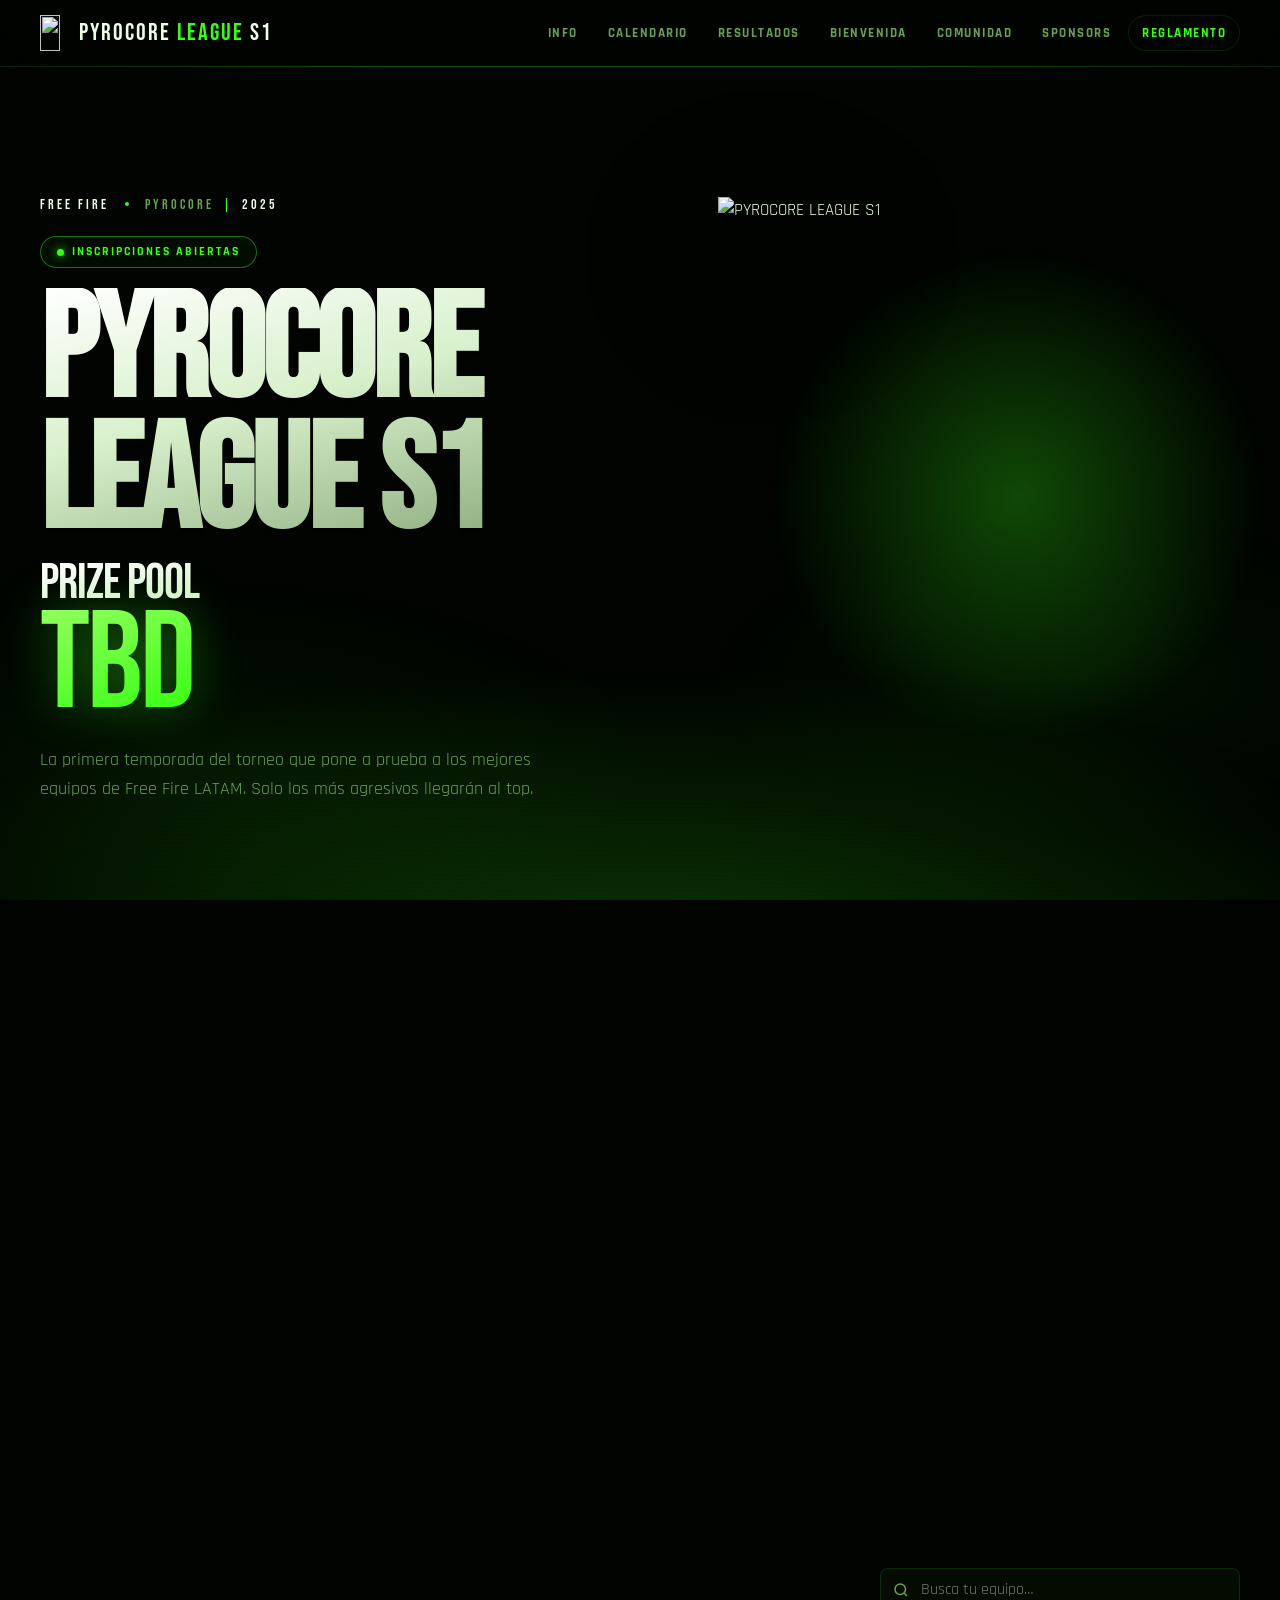
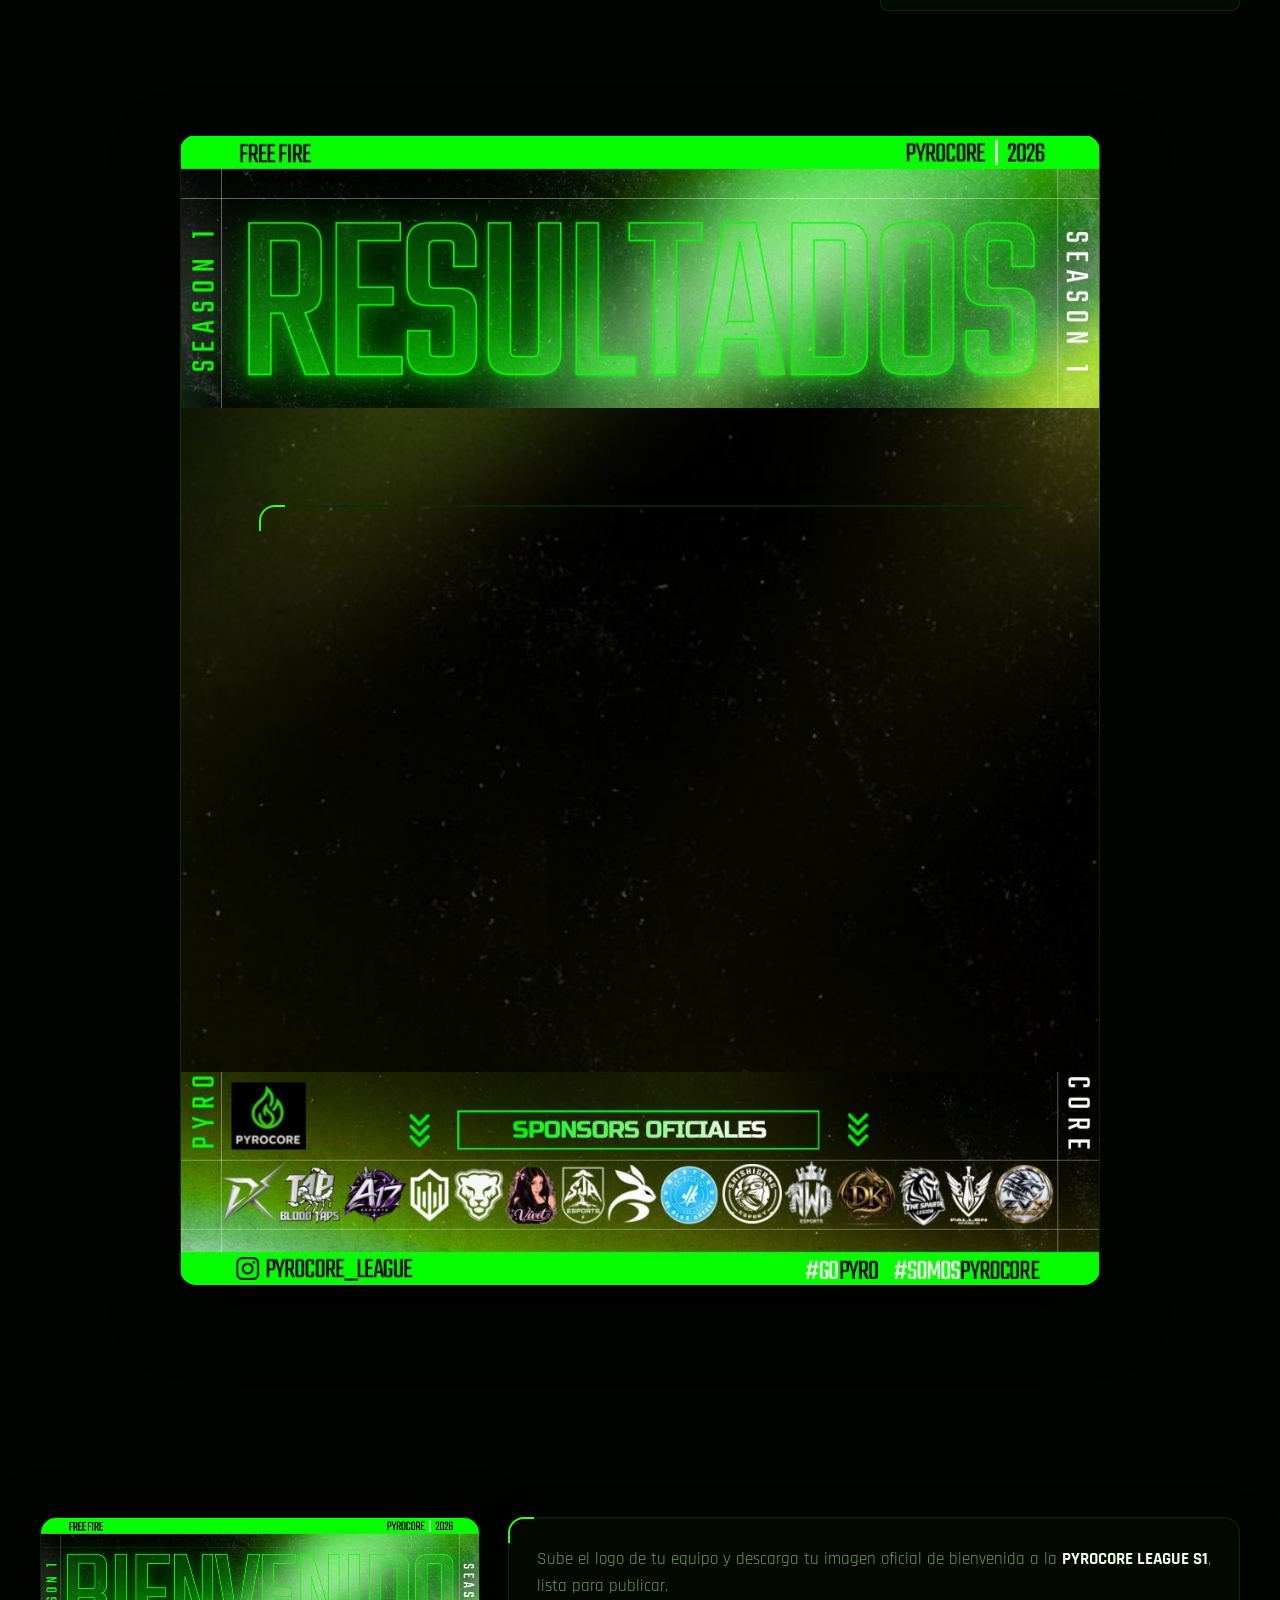
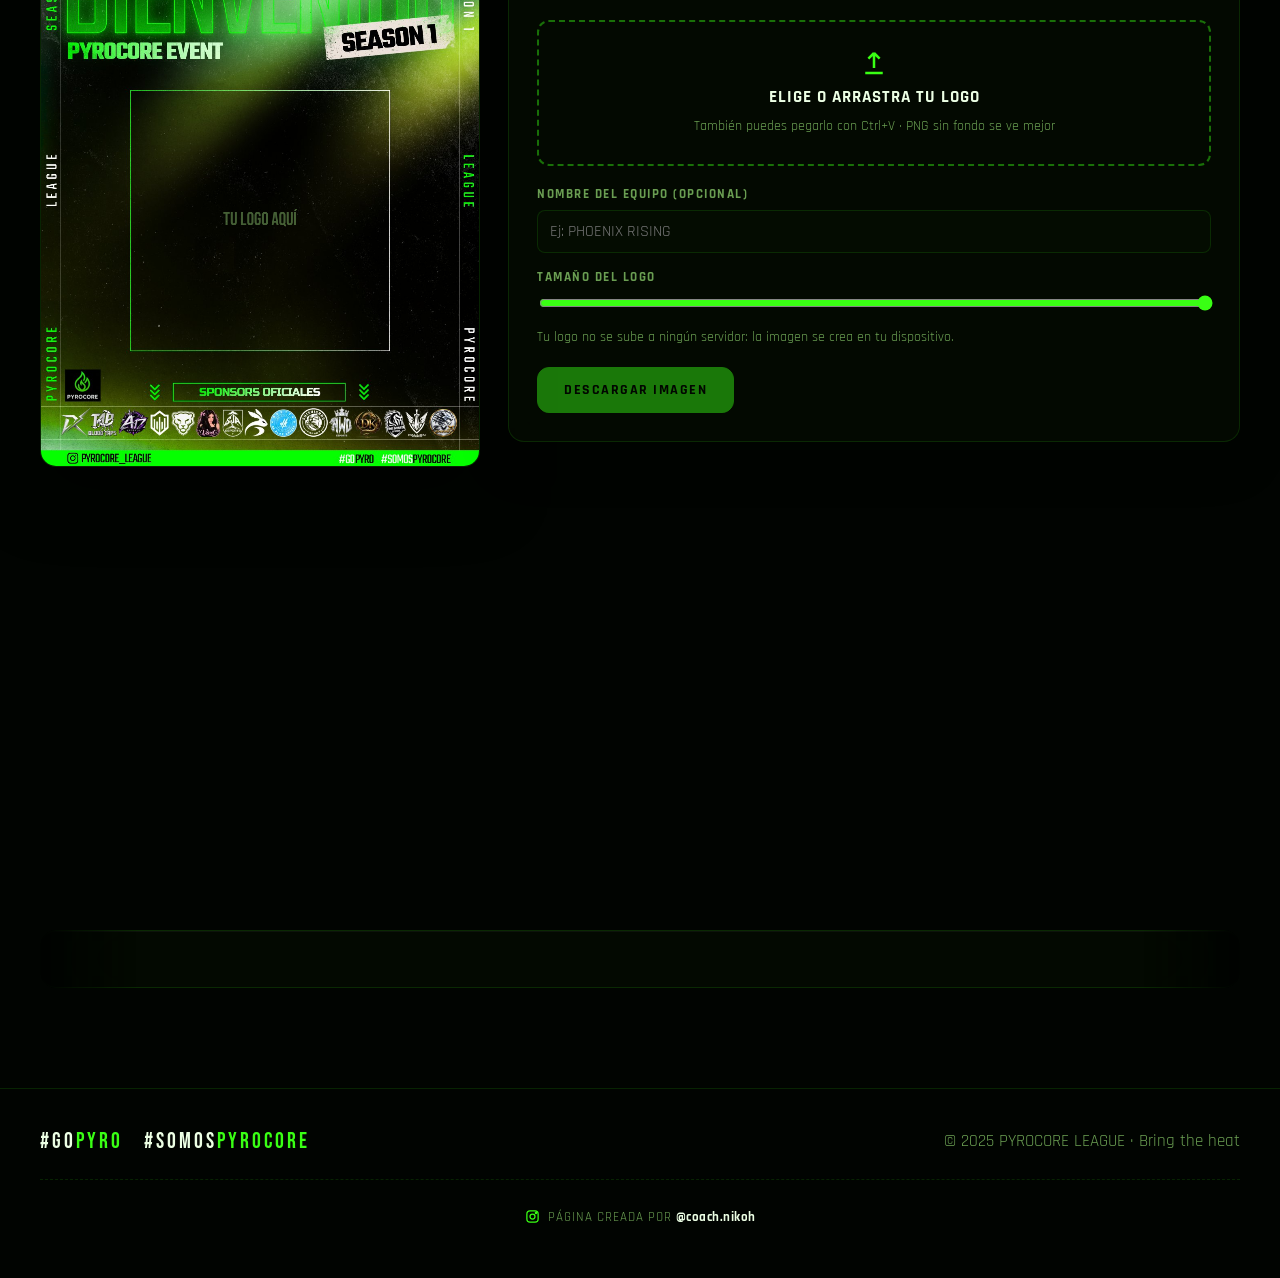
==== index.html @ b0cae92c "v - 2.0.0" ====
<!doctype html>
<html lang="es">
<head>
  <meta charset="utf-8">
  <meta name="viewport" content="width=device-width, initial-scale=1">
  <title>PYROCORE LEAGUE S1 · Free Fire</title>
  <meta name="description" content="PYROCORE LEAGUE Season 1 — Torneo de Free Fire LATAM, solo móvil. Bring the heat.">
  <meta property="og:title" content="PYROCORE LEAGUE S1 · Free Fire LATAM">
  <meta property="og:description" content="Free Fire LATAM · Solo móvil · Bring the heat.">
  <meta property="og:image" content="assets/logo.png">
  <link rel="icon" href="assets/logo.png">
  <meta name="theme-color" content="#010401">
  <link rel="preconnect" href="https://fonts.googleapis.com">
  <link rel="preconnect" href="https://fonts.gstatic.com" crossorigin>
  <link href="https://fonts.googleapis.com/css2?family=Bebas+Neue&family=Rajdhani:wght@500;600;700&display=swap" rel="stylesheet">
  <link rel="stylesheet" href="assets/styles.css?v=2.0.2">
</head>
<body>

  <!-- ── Navigation ───────────────────────────────────────────── -->
  <header class="topbar">
    <div class="container">
      <a class="brand" href="#inicio">
        <img src="assets/logo.png" alt="" width="30" height="37">
        <span>PYROCORE <b>LEAGUE</b> S1</span>
      </a>
      <button class="nav-toggle" aria-label="Menú" aria-expanded="false">☰</button>
      <nav class="nav">
        <a href="#info">Info</a>
        <a href="#calendario">Calendario</a>
        <a href="#resultados">Resultados</a>
        <a href="#bienvenida">Bienvenida</a>
        <a href="#comunidad">Comunidad</a>
        <a href="#sponsors">Sponsors</a>
        <a href="#reglamento" class="nav-rules" data-open-rules>Reglamento</a>
      </nav>
    </div>
  </header>

  <main>

    <!-- ── Hero — art bleeds right, copy anchored left ────────── -->
    <section class="hero" id="inicio">

      <!-- Art: absolute, right-edge bleed -->
      <div class="hero-art" aria-hidden="true">
        <img id="hero-img" src="assets/logo.png" alt="PYROCORE LEAGUE S1" width="1563" height="1563">
        <span class="side-label">PYROCORE LEAGUE SEASON 1</span>
      </div>

      <!-- Copy -->
      <div class="container hero-content">
        <div class="hero-copy">
          <div class="hero-tags">
            <span><b data-k="game">FREE FIRE</b></span>
            <span>PYROCORE <i>|</i> <b data-k="year">2025</b></span>
          </div>
          <span class="kicker" id="state-badge">Inscripciones abiertas</span>
          <h1 class="title-silver" data-k="name">PYROCORE LEAGUE S1</h1>
          <div class="hero-prize">
            <div class="title-silver prize-label">PRIZE POOL</div>
            <div class="title-teal prize" data-k="prizePool">TBD</div>
          </div>
          <p class="lead">La primera temporada del torneo que pone a prueba a los mejores equipos de Free Fire LATAM. Solo los más agresivos llegarán al top.</p>
          <div class="cta-row" id="hero-cta"></div>
        </div>
      </div>

      <!-- Stats row -->
      <div class="container">
        <div class="stats" id="stats"></div>
      </div>

    </section>

    <!-- ── Info del torneo ───────────────────────────────────── -->
    <section class="block" id="info">
      <div class="container">
        <div class="section-head reveal">
          <div>
            <span class="eyebrow">El torneo</span>
            <h2>PYROCORE LEAGUE S1 <em>abre sus puertas</em></h2>
          </div>
        </div>
        <div class="info-grid">
          <div class="panel corner info-text reveal">
            <p id="intro"></p>
            <p class="quote">🔥 Un solo objetivo: <b>demostrar quién tiene lo necesario para dominar el competitivo.</b></p>
            <div class="chips" id="chips"></div>
          </div>
          <div class="panel prizes reveal">
            <h3>Premiación</h3>
            <div id="prizes"></div>
            <div class="prize-total">
              <span class="eyebrow" style="margin:0">Prize pool</span>
              <b class="title-teal" data-k="prizePool">TBD</b>
            </div>
          </div>
        </div>
      </div>
    </section>

    <!-- ── Calendario ────────────────────────────────────────── -->
    <section class="block" id="calendario">
      <div class="container">
        <div class="section-head reveal">
          <div>
            <span class="eyebrow">Fechas</span>
            <h2>Calendario</h2>
          </div>
        </div>
        <div class="sched-tools">
          <div class="tabs" id="sched-phases" style="margin:0"></div>
          <label class="team-search">
            <svg viewBox="0 0 24 24" fill="none" stroke="currentColor" stroke-width="2" aria-hidden="true">
              <circle cx="11" cy="11" r="7"/><path d="m20 20-3.5-3.5"/>
            </svg>
            <input type="search" id="team-search" placeholder="Busca tu equipo…" aria-label="Buscar equipo" autocomplete="off">
          </label>
        </div>
        <div id="schedule"></div>
        <p class="notice" id="notice" hidden></p>
      </div>
    </section>

    <!-- ── Resultados ────────────────────────────────────────── -->
    <section class="block" id="resultados">
      <div class="container">
        <div class="results-board">
          <div class="section-head sr-only">
            <div>
              <span class="eyebrow">Tabla de posiciones</span>
              <h2>Resultados</h2>
            </div>
          </div>
          <div class="tabs phase-tabs" id="phase-tabs"></div>
          <div class="tabs" id="result-tabs" role="tablist"></div>
          <div class="panel corner" id="results"></div>
        </div>
      </div>
    </section>

    <!-- ── Bienvenida (generador de imagen por equipo) ───────── -->
    <section class="block" id="bienvenida">
      <div class="container">
        <div class="section-head reveal">
          <div>
            <span class="eyebrow">Para los equipos</span>
            <h2>Tu <em>bienvenida</em></h2>
          </div>
        </div>
        <div class="welcome-grid">
          <canvas id="wb-canvas" class="welcome-canvas" aria-label="Vista previa de la imagen de bienvenida"></canvas>
          <div class="panel corner welcome-panel">
            <p class="welcome-lead">Sube el logo de tu equipo y descarga tu imagen oficial de bienvenida a la <b>PYROCORE LEAGUE S1</b>, lista para publicar.</p>
            <label class="welcome-drop" id="wb-drop">
              <input type="file" id="wb-file" accept="image/*" hidden>
              <svg viewBox="0 0 24 24" fill="none" stroke="currentColor" stroke-width="2" aria-hidden="true"><path d="M12 16V4m0 0-4.5 4.5M12 4l4.5 4.5M5 20h14"/></svg>
              <b>Elige o arrastra tu logo</b>
              <span>También puedes pegarlo con Ctrl+V · PNG sin fondo se ve mejor</span>
            </label>
            <div class="field"><label for="wb-name">Nombre del equipo (opcional)</label><input id="wb-name" maxlength="28" placeholder="Ej: PHOENIX RISING" autocomplete="off"></div>
            <div class="field"><label for="wb-size">Tamaño del logo</label><input id="wb-size" type="range" min="50" max="100" value="100"></div>
            <p class="welcome-status" id="wb-status" role="status">Tu logo no se sube a ningún servidor: la imagen se crea en tu dispositivo.</p>
            <div class="cta-row">
              <button class="btn" type="button" id="wb-download" disabled>Descargar imagen</button>
              <button class="btn ghost" type="button" id="wb-share" disabled>Compartir</button>
            </div>
          </div>
        </div>
      </div>
    </section>

    <!-- ── Comunidad ─────────────────────────────────────────── -->
    <section class="block" id="comunidad">
      <div class="container">
        <div class="section-head reveal">
          <div>
            <span class="eyebrow">Mantente informado</span>
            <h2>Comunidad</h2>
          </div>
        </div>
        <div class="community" id="community"></div>
      </div>
    </section>

    <!-- ── Sponsors ──────────────────────────────────────────── -->
    <section class="block" id="sponsors">
      <div class="container">
        <div class="section-head reveal">
          <div>
            <span class="eyebrow">Gracias a</span>
            <h2>Sponsors</h2>
          </div>
        </div>
        <div class="panel sponsors" aria-label="Sponsors de PYROCORE LEAGUE S1">
          <div class="sp-track" id="sp-track"></div>
        </div>
      </div>
    </section>

  </main>

  <!-- ── Footer ────────────────────────────────────────────────── -->
  <footer>
    <div class="container">
      <div class="hashtags">#GO<b>PYRO</b> &nbsp; #SOMOS<b>PYROCORE</b></div>
      <div id="footer-ig"></div>
      <div>© <span data-k="year">2025</span> PYROCORE LEAGUE · <span data-k="tagline">Bring the heat</span></div>
    </div>
    <div class="container credit">
      <a href="https://www.instagram.com/coach.nikoh/" target="_blank" rel="noopener" aria-label="Página creada por coach.nikoh">
        <svg viewBox="0 0 24 24" fill="none" stroke="currentColor" stroke-width="2" aria-hidden="true">
          <rect x="3" y="3" width="18" height="18" rx="5"/>
          <circle cx="12" cy="12" r="4"/>
          <circle cx="17.5" cy="6.5" r="1" fill="currentColor"/>
        </svg>
        <span>Página creada por <b>@coach.nikoh</b></span>
      </a>
    </div>
  </footer>

  <!-- ── Reglamento modal ──────────────────────────────────────── -->
  <dialog class="rules-dialog" id="rules-dialog" aria-labelledby="rules-title">
    <div class="rules-sheet">
      <header class="rules-head">
        <div>
          <span class="eyebrow">PYROCORE League S1</span>
          <h2 id="rules-title">Reglamento</h2>
        </div>
        <button class="rules-close" type="button" aria-label="Cerrar reglamento" data-close-rules>✕</button>
      </header>
      <div class="rules-body" id="rules-body"></div>
      <footer class="rules-foot">
        <a class="btn ghost sm" href="assets/reglamento.png" target="_blank" rel="noopener">Ver póster original</a>
        <button class="btn sm" type="button" data-close-rules>Entendido</button>
      </footer>
    </div>
  </dialog>

  <!-- ── Scripts ───────────────────────────────────────────────── -->
  <script src="https://cdn.jsdelivr.net/npm/@supabase/supabase-js@2.45.4/dist/umd/supabase.min.js"></script>
  <script src="assets/config.js?v=2.0.1"></script>
  <script src="assets/common.js?v=2.0.2"></script>
  <script src="assets/download.js?v=2.0.1"></script>
  <script src="assets/app.js?v=2.0.0"></script>
  <script src="assets/welcome.js?v=2.0.1"></script>
  <script src="assets/fx.js?v=2.0.0" defer></script>
</body>
</html>
---- assets/styles.css ----
/* ================================================================
   PYROCORE LEAGUE S1 — Stylesheet v2.0
   Design: Apple-influenced minimalism × competitive gaming energy
   ================================================================ */

:root {
  --bg:          #010401;
  --bg-2:        #060d02;
  --glass:       rgba(6, 14, 2, 0.62);
  --glass-heavy: rgba(4, 10, 1, 0.85);
  --panel:       rgba(8, 20, 3, 0.72);
  --panel-solid: #081403;
  --line:        rgba(57, 255, 20, 0.13);
  --line-strong: rgba(57, 255, 20, 0.42);
  --teal:        #39ff14;
  --teal-2:      #2ccc0f;
  --teal-dark:   #1a6e0a;
  --text:        #ecffe4;
  --muted:       #6a9e52;
  --silver: linear-gradient(165deg, #ffffff 0%, #d8f0cc 40%, #7a9a6a 100%);
  --teal-grad: linear-gradient(160deg, #94ff60 0%, #39ff14 45%, #157a04 100%);
  --radius:      16px;
  --blur-glass:  saturate(180%) blur(22px);
  --font-display: "Bebas Neue", "Oswald", Impact, sans-serif;
  --font-body:    "Rajdhani", "Segoe UI", system-ui, sans-serif;
  /* Spring-feel easings */
  --spring:      cubic-bezier(0.175, 0.885, 0.32, 1.275);
  --ease-out:    cubic-bezier(0.23, 1, 0.32, 1);
  --ease-drawer: cubic-bezier(0.32, 0.72, 0, 1);
  color-scheme: dark;
}

/* ── Reset ─────────────────────────────────────────────────────── */
*, *::before, *::after { box-sizing: border-box; }
[hidden] { display: none !important; }
html { scroll-behavior: smooth; -webkit-text-size-adjust: 100%; text-size-adjust: 100%; }
@media (prefers-reduced-motion: reduce) { html { scroll-behavior: auto; } }

body {
  margin: 0;
  background: var(--bg);
  color: var(--text);
  font-family: var(--font-body);
  font-size: 17px;
  line-height: 1.55;
  overflow-x: hidden;
  -webkit-font-smoothing: antialiased;
  -moz-osx-font-smoothing: grayscale;
  -webkit-tap-highlight-color: transparent;
  scrollbar-color: var(--teal-dark) var(--bg);
}
::selection { background: rgba(57,255,20,.3); color: #fff; }
:focus-visible { outline: 2px solid var(--teal); outline-offset: 3px; border-radius: 6px; }
input:focus-visible, select:focus-visible, textarea:focus-visible { outline: none; }
h1, h2, h3, h4 { text-wrap: balance; }
p { text-wrap: pretty; }
button, .btn, .tab, a, label, summary { touch-action: manipulation; }
button, .btn, .tab, .chip, .status, .kicker { -webkit-user-select: none; user-select: none; }
img { -webkit-user-drag: none; max-width: 100%; display: block; }
.standings td, .gen-pts, .stat b, .prize-row b, .prize-total b, .match .date b,
.edit-table input { font-variant-numeric: tabular-nums; }
a { color: var(--teal); text-decoration: none; }

/* ── Background atmosphere — heat rises from below ─────────────── */
body::before {
  content: "";
  position: fixed; inset: 0; pointer-events: none; z-index: -2;
  background:
    radial-gradient(ellipse 100% 55% at 50% 110%, rgba(57,255,20,.22), transparent 65%),
    radial-gradient(ellipse 60% 35% at 15% 85%,  rgba(57,255,20,.06), transparent 60%),
    radial-gradient(ellipse 50% 30% at 85% 75%,  rgba(57,255,20,.05), transparent 60%);
}
/* Horizontal scan lines — subtle CRT texture */
body::after {
  content: "";
  position: fixed; inset: 0; pointer-events: none; z-index: -1;
  background: repeating-linear-gradient(
    180deg,
    transparent 0px, transparent 3px,
    rgba(0,0,0,.04) 3px, rgba(0,0,0,.04) 4px
  );
}

.container { width: min(1200px, 100% - 32px); margin-inline: auto; }

/* ── Navigation ────────────────────────────────────────────────── */
.topbar {
  position: sticky; top: 0; z-index: 50;
  background: rgba(1, 4, 1, 0.72);
  -webkit-backdrop-filter: var(--blur-glass);
  backdrop-filter: var(--blur-glass);
  border-bottom: 1px solid var(--line);
}
.topbar::after {
  content: ""; pointer-events: none;
  position: absolute; inset-inline: 0; bottom: -1px; height: 1px;
  background: linear-gradient(90deg, transparent, rgba(57,255,20,.2) 30%, rgba(57,255,20,.2) 70%, transparent);
}
.topbar .container { display: flex; align-items: center; justify-content: space-between; height: 66px; gap: 16px; }
.brand { display: flex; align-items: center; gap: 10px; color: var(--text); font-family: var(--font-display); font-size: 24px; letter-spacing: 2px; white-space: nowrap; flex-shrink: 0; }
.brand img { width: auto; height: 36px; }
.brand span b { color: var(--teal); font-weight: 400; }

.nav { display: flex; gap: 4px; align-items: center; }
.nav a {
  color: var(--muted); font-weight: 700; letter-spacing: 1.5px; text-transform: uppercase; font-size: 13px;
  padding: 7px 13px; border-radius: 999px; transition: color .2s ease, background-color .2s ease;
}
@media (hover: hover) and (pointer: fine) { .nav a:hover { color: var(--text); background: rgba(57,255,20,.07); } }
.nav a.nav-rules { color: var(--teal); border: 1px solid var(--line); }
@media (hover: hover) and (pointer: fine) { .nav a.nav-rules:hover { background: rgba(57,255,20,.1); border-color: var(--line-strong); } }
.nav-toggle { display: none; background: none; border: 1px solid var(--line); color: var(--teal); border-radius: 10px; width: 42px; height: 38px; font-size: 20px; cursor: pointer; }

@media (max-width: 1080px) and (min-width: 1001px) {
  .nav a { padding: 7px 9px; letter-spacing: 1px; }
}
@media (max-width: 1000px) {
  .nav-toggle { display: block; }
  .nav {
    position: absolute; top: 66px; left: 0; right: 0;
    flex-direction: column; gap: 0; align-items: stretch;
    background: rgba(1,5,1,.96); border-bottom: 1px solid var(--line);
    -webkit-backdrop-filter: var(--blur-glass);
    backdrop-filter: var(--blur-glass);
    box-shadow: 0 24px 48px rgba(0,0,0,.6);
    opacity: 0; transform: translateY(-10px); visibility: hidden; pointer-events: none;
    transition: opacity .15s ease, transform .2s var(--ease-out), visibility 0s .15s;
  }
  .nav.open {
    opacity: 1; transform: none; visibility: visible; pointer-events: auto;
    transition: opacity .2s ease, transform .28s var(--ease-out), visibility 0s;
  }
  .nav a { padding: 15px 20px; border-radius: 0; border-top: 1px solid var(--line); }
  .nav a.nav-rules { border-left: none; border-right: none; border-bottom: none; border-radius: 0; }
}

/* ── Hero — art bleeds right, copy anchored left ────────────────── */
.hero {
  position: relative;
  min-height: min(100svh, 860px);
  display: flex; flex-direction: column; justify-content: center;
  padding: 100px 0 40px; overflow: hidden;
}
/* Art: absolute, bleeds off the right edge */
.hero-art {
  position: absolute; right: -3%; top: 50%; transform: translateY(-50%);
  width: 50%; max-width: 600px; pointer-events: none; z-index: 1;
}
.hero-art img {
  width: 100%; height: auto;
  filter: drop-shadow(0 50px 100px rgba(0,0,0,.85)) drop-shadow(0 0 60px rgba(57,255,20,.22));
}
.hero-art::before {
  content: "";
  position: absolute; inset: 5%;
  background: radial-gradient(circle, rgba(57,255,20,.28), transparent 65%);
  pointer-events: none;
}
.side-label {
  position: absolute; right: -12px; top: 50%; transform: translate(50%,-50%) rotate(90deg);
  font-family: var(--font-display); letter-spacing: 5px; color: var(--teal); white-space: nowrap;
  font-size: 14px; opacity: .65;
}

.hero-content { position: relative; z-index: 2; }
.hero-copy { max-width: 640px; }

.hero-tags {
  display: flex; gap: 16px; align-items: center;
  font-family: var(--font-display); letter-spacing: 3px; color: var(--muted); font-size: 14px; margin-bottom: 20px;
}
.hero-tags b { color: var(--text); font-weight: 400; }
.hero-tags i { font-style: normal; color: var(--teal); margin: 0 4px; }
.hero-tags span + span::before { content: ""; display: inline-block; width: 4px; height: 4px; border-radius: 50%; background: var(--teal); margin-right: 16px; vertical-align: middle; }

.kicker {
  display: inline-flex; align-items: center; gap: 8px;
  border: 1px solid var(--line-strong); color: var(--teal);
  padding: 6px 16px; border-radius: 999px; font-weight: 700;
  letter-spacing: 2px; font-size: 12px; text-transform: uppercase;
  background: rgba(57,255,20,.04);
}
.kicker::before { content: ""; width: 7px; height: 7px; border-radius: 50%; background: var(--teal); box-shadow: 0 0 10px var(--teal); animation: pulse 1.6s infinite; }
@keyframes pulse { 50% { opacity: .25; } }

.title-silver, .title-teal {
  font-family: var(--font-display); line-height: .88; margin: 0;
  -webkit-background-clip: text; background-clip: text;
  -webkit-text-fill-color: transparent; color: transparent;
}
.title-silver {
  background-image: var(--silver);
  filter: drop-shadow(0 3px 0 rgba(0,0,0,.5));
  letter-spacing: -0.02em;
}
.title-teal {
  background-image: var(--teal-grad);
  filter: drop-shadow(0 0 24px rgba(57,255,20,.38));
  letter-spacing: -0.02em;
}
.hero h1 { font-size: clamp(68px, 12vw, 148px); margin-top: 20px; }
.hero-prize { margin-top: 12px; }
.hero .prize-label { font-size: clamp(28px, 4vw, 50px); }
.hero .prize { font-size: clamp(72px, 11vw, 138px); }
.hero p.lead { color: var(--muted); font-size: 18px; max-width: 500px; margin: 20px 0 28px; line-height: 1.6; }

.cta-row { display: flex; flex-wrap: wrap; gap: 12px; }

@media (max-width: 860px) {
  .hero { min-height: auto; padding: 80px 0 32px; }
  .hero-art {
    position: relative; right: auto; top: auto; transform: none;
    width: 76%; max-width: 340px; margin: -12px auto 0; order: -1;
  }
  .hero-content { display: flex; flex-direction: column; }
  .side-label { display: none; }
  .hero-copy { max-width: 100%; }
}

/* ── Buttons ────────────────────────────────────────────────────── */
.btn {
  display: inline-flex; align-items: center; justify-content: center; gap: 8px;
  padding: 13px 26px; border-radius: 12px; border: 1px solid var(--teal);
  font-family: var(--font-body); font-weight: 700; font-size: 14px;
  letter-spacing: 1.5px; text-transform: uppercase;
  cursor: pointer; color: var(--bg); background: var(--teal);
  transition: transform .16s var(--ease-out), box-shadow .2s ease, background-color .18s ease;
  position: relative; overflow: hidden; isolation: isolate;
}
.btn.ghost { background: transparent; color: var(--teal); }
.btn.sm { padding: 8px 16px; font-size: 12px; border-radius: 9px; }
.btn.danger { border-color: #ff5d6c; background: transparent; color: #ff8b96; }
.btn svg { width: 17px; height: 17px; }
@media (hover: hover) and (pointer: fine) {
  .btn:hover { transform: translateY(-2px); box-shadow: 0 8px 28px rgba(57,255,20,.3); }
  .btn.ghost:hover { background: rgba(57,255,20,.1); }
}
.btn:active { transform: scale(.96) !important; transition-duration: .1s; }
/* Shine sweep on hover */
.btn::after {
  content: ""; position: absolute; top: -10%; bottom: -10%; left: -60%; width: 40%; z-index: -1;
  background: linear-gradient(90deg, transparent, rgba(255,255,255,.4), transparent);
  transform: translateX(0) skewX(-18deg); pointer-events: none; opacity: 0;
}
@media (hover: hover) and (pointer: fine) { .btn:hover::after { opacity: 1; animation: sweep .65s var(--ease-out); } }
.btn.ghost::after { background: linear-gradient(90deg, transparent, rgba(57,255,20,.3), transparent); }

/* ── Stats strip — individual glass cards ───────────────────────── */
.stats { display: flex; gap: 10px; margin: 28px 0 0; }
.stat {
  flex: 1; padding: 22px 16px; text-align: center; border-radius: 14px;
  background: var(--glass);
  -webkit-backdrop-filter: var(--blur-glass);
  backdrop-filter: var(--blur-glass);
  border: 1px solid var(--line);
  box-shadow: inset 0 1px 0 rgba(255,255,255,.04);
  transition: transform .28s var(--spring), border-color .2s ease, box-shadow .28s ease;
}
.stat b { display: block; font-family: var(--font-display); font-size: 42px; line-height: 1; color: var(--teal); font-weight: 400; letter-spacing: -1px; }
.stat span { color: var(--muted); text-transform: uppercase; letter-spacing: 2px; font-size: 12px; font-weight: 700; }
@media (hover: hover) and (pointer: fine) {
  .stat:hover { transform: translateY(-4px); border-color: var(--line-strong); box-shadow: 0 12px 36px rgba(0,0,0,.4), 0 0 0 1px rgba(57,255,20,.08); }
}
@media (max-width: 640px) { .stats { display: grid; grid-template-columns: 1fr 1fr; } .stat b { font-size: 34px; } }

/* ── Sections ───────────────────────────────────────────────────── */
section.block { padding: 88px 0 20px; scroll-margin-top: 66px; }
.section-head { display: flex; align-items: flex-end; justify-content: space-between; gap: 16px; margin-bottom: 32px; flex-wrap: wrap; }
.section-head > div { display: flex; flex-direction: column; }
.section-head h2 {
  font-family: var(--font-display);
  font-size: clamp(44px, 7vw, 72px);
  line-height: .9; margin: 0; font-weight: 400;
  letter-spacing: -0.02em;
}
.section-head h2 em { font-style: normal; color: var(--teal); }
.eyebrow { color: var(--teal); text-transform: uppercase; letter-spacing: 4px; font-weight: 700; font-size: 12px; display: block; margin-bottom: 8px; }

.sr-only {
  position: absolute; width: 1px; height: 1px; padding: 0; margin: -1px;
  overflow: hidden; clip: rect(0 0 0 0); white-space: nowrap; border: 0;
}

/* Results board — poster art (1080×1350) as backdrop, sliced in three:
   top (title band, 320px) and bottom (sponsor strip, 250px) keep their
   proportions; the dark middle covers (crops, never distorts) however tall
   the table is.
   Padding % is relative to width, so it tracks the art at any size. */
.results-board {
  position: relative;
  aspect-ratio: 1080 / 1350;
  max-width: 920px; margin: 0 auto;
  padding: 27.5% 6.5% 21%;
  background:
    url("resultados-top.jpg") center top / 100% auto no-repeat,
    url("resultados-bot.jpg") center bottom / 100% auto no-repeat,
    url("resultados-mid.jpg") center / cover no-repeat,
    #010401;
  border: 1px solid var(--line); border-radius: var(--radius);
  box-shadow: 0 24px 64px rgba(0,0,0,.5);
}
.results-board > * { position: relative; }
.results-board #results { background: rgba(1,4,1,.72); }
@media (max-width: 640px) {
  .results-board { padding: 28% 4.5% 22%; border-radius: 12px; }
}

/* Welcome generator */
.welcome-grid { display: grid; grid-template-columns: minmax(0, 440px) minmax(0, 1fr); gap: 28px; align-items: start; }
.welcome-canvas {
  display: block; width: 100%; height: auto; aspect-ratio: 1080 / 1350;
  border: 1px solid var(--line); border-radius: var(--radius); background: #010401;
  box-shadow: 0 24px 64px rgba(0,0,0,.5);
}
.welcome-panel { padding: 28px; }
.welcome-lead { color: var(--muted); font-size: 17px; line-height: 1.6; margin: 0 0 20px; }
.welcome-lead b { color: var(--text); }
.welcome-drop {
  display: grid; justify-items: center; gap: 6px; text-align: center;
  padding: 26px 16px; margin-bottom: 18px; cursor: pointer;
  border: 2px dashed var(--line-strong); border-radius: 12px;
  transition: border-color .2s, background .2s;
}
.welcome-drop svg { width: 30px; height: 30px; color: var(--teal); }
.welcome-drop b { color: var(--text); letter-spacing: 1px; text-transform: uppercase; }
.welcome-drop span { color: var(--muted); font-size: 14px; }
.welcome-drop:hover, .welcome-drop.over, .welcome-drop:focus-within { border-color: var(--teal); background: rgba(57,255,20,.06); }
.welcome-status { color: var(--muted); font-size: 14px; margin: 4px 0 18px; }
.welcome-status.err { color: #ff8b96; }
#wb-size { padding: 0; accent-color: var(--teal); border: 0; box-shadow: none; background: none; }
.btn:disabled { opacity: .45; cursor: not-allowed; }
@media (max-width: 760px) {
  .welcome-grid { grid-template-columns: 1fr; }
  .welcome-panel { padding: 20px; }
}

/* Panel — glassmorphism */
.panel {
  background: var(--glass);
  -webkit-backdrop-filter: var(--blur-glass);
  backdrop-filter: var(--blur-glass);
  border: 1px solid var(--line); border-radius: var(--radius);
  box-shadow: inset 0 1px 0 rgba(255,255,255,.04), 0 16px 48px rgba(0,0,0,.3);
}
/* Corner bracket accent */
.panel.corner::before {
  content: ""; position: absolute; top: -1px; left: -1px; width: 26px; height: 26px;
  border-top: 2px solid var(--teal); border-left: 2px solid var(--teal);
  border-top-left-radius: var(--radius); pointer-events: none;
}
.panel { position: relative; }

/* ── Info section ───────────────────────────────────────────────── */
.info-grid { display: grid; grid-template-columns: 1.3fr 1fr; gap: 20px; }
.info-text { padding: 30px; }
.info-text p { color: var(--muted); font-size: 18px; margin: 0 0 20px; line-height: 1.7; }
.info-text .quote {
  font-family: var(--font-display); font-size: 28px; color: var(--text);
  letter-spacing: .5px; line-height: 1.15;
  border-left: 3px solid var(--teal); padding-left: 18px; margin: 20px 0;
}
.info-text .quote b { color: var(--teal); font-weight: 400; }
.chips { display: flex; flex-wrap: wrap; gap: 9px; }
.chip {
  display: inline-flex; align-items: center; gap: 7px; padding: 8px 14px;
  border-radius: 999px; background: rgba(57,255,20,.06); border: 1px solid var(--line);
  font-weight: 700; letter-spacing: 1px; text-transform: uppercase; font-size: 13px;
  transition: border-color .2s ease, background-color .2s ease, transform .2s var(--ease-out);
}
.chip svg { width: 15px; height: 15px; color: var(--teal); }
@media (hover: hover) and (pointer: fine) { .chip:hover { border-color: var(--teal); background: rgba(57,255,20,.12); transform: translateY(-2px); } }

/* Prizes panel */
.prizes { padding: 30px; }
.prizes h3 { margin: 0 0 16px; font-family: var(--font-display); font-weight: 400; font-size: 32px; letter-spacing: 1px; }
.prize-row { display: flex; justify-content: space-between; align-items: center; padding: 15px 0; border-bottom: 1px solid var(--line); gap: 12px; }
.prize-row:last-child { border-bottom: 0; }
.prize-row span { font-weight: 700; text-transform: uppercase; letter-spacing: 1.5px; color: var(--muted); font-size: 13px; }
.prize-row:first-child span { color: var(--text); }
.prize-row b { font-family: var(--font-display); font-weight: 400; font-size: 36px; color: var(--teal); line-height: 1; }
.prize-total {
  margin-top: 12px; padding: 16px 18px; border-radius: 12px;
  background: linear-gradient(90deg, rgba(57,255,20,.14), rgba(57,255,20,.02));
  border: 1px solid var(--line); display: flex; justify-content: space-between; align-items: center;
}
.prize-total b { font-family: var(--font-display); font-size: 42px; font-weight: 400; }
@media (hover: hover) and (pointer: fine) {
  .prize-row { transition: transform .2s var(--ease-out); }
  .prize-row:hover { transform: translateX(5px); }
  .prize-row:hover b { text-shadow: 0 0 18px rgba(57,255,20,.65); }
}
@media (max-width: 860px) { .info-grid { grid-template-columns: 1fr; } }

/* ── Schedule ───────────────────────────────────────────────────── */
.timeline { display: grid; gap: 10px; }
.match {
  display: grid; grid-template-columns: 108px 1fr auto; gap: 18px; align-items: center;
  padding: 18px 22px; border-radius: var(--radius);
  background: var(--glass);
  -webkit-backdrop-filter: var(--blur-glass);
  backdrop-filter: var(--blur-glass);
  border: 1px solid var(--line);
  transition: transform .25s var(--ease-out), border-color .2s ease, box-shadow .25s ease;
}
.match .date { text-align: center; border-right: 1px solid var(--line); padding-right: 18px; }
.match .date b { display: block; font-family: var(--font-display); font-size: 44px; line-height: .88; color: var(--teal); font-weight: 400; letter-spacing: -1px; }
.match .date span { text-transform: uppercase; letter-spacing: 2px; font-size: 12px; color: var(--muted); font-weight: 700; }
.match h4 { margin: 0; font-size: 20px; letter-spacing: .3px; }
.match p { margin: 3px 0 0; color: var(--muted); font-size: 15px; }
.status { padding: 6px 13px; border-radius: 999px; font-size: 11px; font-weight: 700; letter-spacing: 1.5px; text-transform: uppercase; border: 1px solid var(--line-strong); color: var(--teal); white-space: nowrap; }
.status.envivo { background: #ff2e4d; border-color: #ff2e4d; color: #fff; animation: pulse 1.4s infinite; }
.status.finalizado { color: var(--muted); border-color: rgba(122,170,96,.3); }
.match.done { opacity: .55; }
@media (hover: hover) and (pointer: fine) {
  .match:hover { transform: translateX(5px); border-color: var(--line-strong); box-shadow: -5px 0 0 var(--teal), 0 12px 32px rgba(0,0,0,.4); }
  .match:hover .date b { text-shadow: 0 0 20px rgba(57,255,20,.65); }
}
@media (max-width: 560px) {
  .match { grid-template-columns: 76px 1fr; padding: 14px; gap: 12px; }
  .match .date { padding-right: 12px; }
  .match .date b { font-size: 36px; }
  .match .status { grid-column: 2; justify-self: start; }
}

/* ── Tabs ───────────────────────────────────────────────────────── */
.tabs { display: flex; gap: 8px; overflow-x: auto; padding-bottom: 4px; margin-bottom: 16px; scrollbar-width: thin; }
.tab {
  flex: none; background: rgba(57,255,20,.04); border: 1px solid var(--line);
  color: var(--muted); padding: 8px 18px; border-radius: 999px;
  font-family: var(--font-body); font-weight: 700; letter-spacing: 1px;
  cursor: pointer; text-transform: uppercase; font-size: 13px;
  transition: background-color .18s ease, color .18s ease, border-color .18s ease, transform .16s var(--ease-out);
}
.tab.active { background: var(--teal); color: var(--bg); border-color: var(--teal); }
@media (hover: hover) and (pointer: fine) {
  .tab:not(.active):hover { color: var(--teal); border-color: var(--line-strong); transform: translateY(-1px); }
}
.tab:active { transform: scale(.95); transition-duration: .1s; }

/* Phase tabs: underline variant */
.phase-tabs .tab { border-radius: 0; border-color: transparent; background: transparent; font-size: 16px; padding: 10px 18px; border-bottom: 2px solid transparent; }
.phase-tabs .tab.active { background: transparent; color: var(--teal); border-color: transparent; border-bottom-color: var(--teal); box-shadow: none; }

/* ── Results table ──────────────────────────────────────────────── */
.table-wrap { overflow-x: auto; }
table.standings { width: 100%; border-collapse: collapse; min-width: 520px; }
.standings th { text-align: left; font-size: 11px; text-transform: uppercase; letter-spacing: 2px; color: var(--muted); padding: 14px 16px; border-bottom: 1px solid var(--line); font-weight: 700; }
.standings td { padding: 12px 16px; border-bottom: 1px solid rgba(57,255,20,.07); font-weight: 600; }
.standings th.num, .standings td.num { text-align: center; }
.standings td.total { font-family: var(--font-display); font-size: 24px; color: var(--teal); font-weight: 400; }
.pos-badge { display: inline-grid; place-items: center; width: 30px; height: 30px; border-radius: 8px; background: rgba(57,255,20,.07); font-family: var(--font-display); font-size: 18px; }
.standings tr:nth-child(1) .pos-badge { background: var(--teal); color: var(--bg); }
.standings tr:nth-child(2) .pos-badge { background: #cce8c0; color: var(--bg); }
.standings tr:nth-child(3) .pos-badge { background: #1a8e05; color: #fff; }
.standings tr:nth-child(-n+3) td.pos { color: var(--bg); }
.results-meta { display: flex; justify-content: space-between; flex-wrap: wrap; gap: 8px; padding: 14px 18px; color: var(--muted); font-size: 14px; align-items: center; }
.empty { padding: 44px 20px; text-align: center; color: var(--muted); }
@media (hover: hover) and (pointer: fine) {
  .standings tbody td { transition: background-color .14s ease; }
  .standings tbody tr:hover td { background: rgba(57,255,20,.05); }
  .standings .pos-badge { transition: transform .2s var(--spring); }
  .standings tbody tr:hover .pos-badge { transform: scale(1.1); }
}

/* ── Community ──────────────────────────────────────────────────── */
.community { display: grid; grid-template-columns: repeat(auto-fit, minmax(260px, 1fr)); gap: 14px; }
.social-card {
  display: flex; gap: 16px; align-items: center; padding: 24px;
  color: var(--text); border-radius: var(--radius);
  background: var(--glass);
  -webkit-backdrop-filter: var(--blur-glass);
  backdrop-filter: var(--blur-glass);
  border: 1px solid var(--line);
  transition: border-color .2s ease, transform .28s var(--spring), box-shadow .28s ease;
}
@media (hover: hover) and (pointer: fine) {
  .social-card:hover { border-color: var(--line-strong); transform: translateY(-4px); box-shadow: 0 14px 40px rgba(0,0,0,.4); }
  .social-card:hover .ico { background: var(--teal); color: var(--bg); transform: rotate(-8deg) scale(1.1); }
  .social-card .ico { transition: background-color .2s ease, color .2s ease, transform .28s var(--spring); }
}
.social-card.disabled { opacity: .45; pointer-events: none; }
.social-card .ico { flex: none; width: 54px; height: 54px; border-radius: 14px; display: grid; place-items: center; background: rgba(57,255,20,.08); color: var(--teal); }
.social-card .ico svg { width: 26px; height: 26px; }
.social-card b { display: block; font-size: 20px; margin-bottom: 2px; }
.social-card span { color: var(--muted); font-size: 15px; }

/* ── Sponsors carousel ──────────────────────────────────────────── */
.sponsors {
  overflow: hidden; padding: 28px 0; container-type: inline-size;
  -webkit-mask-image: linear-gradient(90deg, transparent, #000 8%, #000 92%, transparent);
  mask-image: linear-gradient(90deg, transparent, #000 8%, #000 92%, transparent);
}
.sp-track {
  --sp-gap: 22px;
  display: flex; gap: var(--sp-gap); width: max-content; padding-left: var(--sp-gap);
  animation: sp-scroll var(--sp-duration, 50s) linear infinite;
}
.sp-track:focus-within { animation-play-state: paused; }
@media (hover: hover) and (pointer: fine) { .sponsors:hover .sp-track { animation-play-state: paused; } }
@keyframes sp-scroll { to { transform: translateX(-50%); } }
.sp-item {
  flex: none; width: clamp(110px, calc((100cqw - 6 * 22px) / 6), 165px);
  aspect-ratio: 1; border-radius: 50%; display: grid; place-items: center;
  background: radial-gradient(circle at 50% 35%, #0d2208, #060d03 72%);
  border: 1px solid var(--line); padding: 22px;
  transition: border-color .2s ease, transform .28s var(--spring), box-shadow .28s ease;
  color: var(--muted); text-align: center; font-weight: 700; letter-spacing: 1px; font-size: 12px; text-transform: uppercase; overflow: hidden;
}
@media (hover: hover) and (pointer: fine) { .sp-item:hover { border-color: var(--teal); transform: scale(1.07); box-shadow: 0 0 28px rgba(57,255,20,.2); } }
.sp-item img { width: 100%; height: 100%; object-fit: contain; filter: drop-shadow(0 2px 6px rgba(0,0,0,.5)); }
.sp-track.static { animation: none; margin: 0 auto; }
.sp-track.static .dup { display: none; }
@media (max-width: 768px) {
  .sponsors { -webkit-mask-image: none; mask-image: none; padding: 16px; }
  .sp-track { display: grid; grid-template-columns: repeat(3, 1fr); gap: 12px; width: auto; padding: 0; animation: none; }
  .sp-item { width: auto; padding: 14px; }
  .sp-item.dup { display: none; }
}

/* ── Footer ─────────────────────────────────────────────────────── */
footer {
  margin-top: 80px; border-top: 1px solid var(--line);
  padding: 36px 0 max(44px, env(safe-area-inset-bottom)); color: var(--muted);
}
footer .container { display: flex; justify-content: space-between; align-items: center; flex-wrap: wrap; gap: 16px; }
.hashtags { font-family: var(--font-display); letter-spacing: 3px; font-size: 22px; color: var(--text); }
.hashtags b { color: var(--teal); font-weight: 400; }
footer .credit { justify-content: center; margin-top: 20px; padding-top: 20px; border-top: 1px dashed var(--line); }
.credit a {
  display: inline-flex; align-items: center; gap: 8px; color: var(--muted); font-size: 13px;
  letter-spacing: 1px; text-transform: uppercase;
  padding: 6px 16px; border-radius: 999px; border: 1px solid transparent;
  transition: color .2s, border-color .2s, background .2s;
}
.credit a b { color: var(--text); font-weight: 700; text-transform: none; letter-spacing: .5px; }
.credit svg { width: 15px; height: 15px; color: var(--teal); }
@media (hover: hover) and (pointer: fine) {
  .credit a:hover { color: var(--teal); border-color: var(--line); background: rgba(57,255,20,.06); }
  .credit a:hover b { color: var(--teal); }
}

/* ── Scroll reveal — scale+blur instead of translateY ──────────── */
.reveal { opacity: 0; transform: scale(0.97); filter: blur(3px); transition: opacity .55s ease, transform .55s var(--ease-out), filter .55s ease; }
.reveal.in { opacity: 1; transform: scale(1); filter: blur(0); }
@media (prefers-reduced-motion: reduce) {
  .reveal { opacity: 1; transform: none; filter: none; }
  .sp-track { animation: none; flex-wrap: wrap; justify-content: center; width: auto; }
  .sp-item.dup { display: none; }
  *, *::before, *::after { animation-duration: .01ms !important; animation-iteration-count: 1 !important; transition-property: opacity, color, background-color, border-color !important; }
}

/* ── FX keyframes ─────────────────────────────────────────────────*/
@keyframes rise  { from { opacity: 0; transform: scale(.96) translateY(10px); filter: blur(4px); } }
@keyframes float { 50% { translate: 0 -10px; } }
@keyframes shine-text { 0%, 55% { background-position: 160% 0, 0 0; } 100% { background-position: -60% 0, 0 0; } }
@keyframes sweep { to { transform: translateX(260%) skewX(-20deg); } }
@keyframes glow-pulse { 50% { box-shadow: 0 0 0 6px rgba(57,255,20,0), 0 0 26px rgba(57,255,20,.35); } }

.scroll-progress {
  position: fixed; top: 0; left: 0; right: 0; height: 2px; z-index: 60;
  background: linear-gradient(90deg, var(--teal-dark), var(--teal), #94ff60);
  box-shadow: 0 0 10px var(--teal); transform-origin: 0 50%; transform: scaleX(0); pointer-events: none;
}

.fx .stagger > * { animation: rise .5s var(--ease-out) backwards; animation-delay: calc(min(var(--i, 0), 12) * 45ms); }
.fx section.block:not(.seen) .stagger > * { animation-play-state: paused; }
@media (min-width: 769px) { .fx .sp-track.stagger > * { animation: none; } }
.fx #schedule > .phase-head, .fx #results > * { animation: rise .45s var(--ease-out) backwards; }
.fx .hero-art { perspective: 900px; }
.fx .hero-art img {
  animation: float 7s ease-in-out infinite;
  transform: rotateX(var(--rx, 0deg)) rotateY(var(--ry, 0deg));
  transition: transform .45s var(--ease-out);
}
.fx .title-teal {
  background-image: linear-gradient(110deg, transparent 42%, rgba(255,255,255,.8) 50%, transparent 58%), var(--teal-grad);
  background-size: 260% 100%, 100% 100%;
  background-repeat: no-repeat;
  animation: shine-text 5s ease-in-out infinite;
}
.fx .kicker { animation: rise .5s var(--ease-out) backwards; }
.fx .status.envivo, .fx .kicker.state-en_juego { animation: glow-pulse 1.8s ease-in-out infinite; }
.fx .standings tr.qualified .q-tag { animation: glow-pulse 2.4s ease-in-out infinite; }

/* Mouse-follow glow on panels */
@media (hover: hover) and (pointer: fine) {
  .panel:not(.sponsors), .stat, .roster li { position: relative; }
  .panel:not(.sponsors)::after, .stat::after, .roster li::after {
    content: ""; position: absolute; inset: 0; border-radius: inherit; pointer-events: none; opacity: 0; transition: opacity .28s ease;
    background: radial-gradient(250px circle at var(--mx, 50%) var(--my, 50%), rgba(57,255,20,.11), transparent 70%);
  }
  .panel:not(.sponsors):hover::after, .stat:hover::after, .roster li:hover::after { opacity: 1; }
}

/* Nav underline hover */
@media (hover: hover) and (pointer: fine) {
  .brand img { transition: transform .4s cubic-bezier(.3,1.5,.5,1), filter .28s ease; }
  .brand:hover img { transform: rotate(-6deg) scale(1.07); filter: drop-shadow(0 0 10px var(--teal)); }
}

@media (max-width: 768px) {
  .fx .sp-track.stagger > * { animation-duration: .5s; }
  .fx .section-head h2 em { display: inline-block; animation: rise .5s var(--ease-out) backwards .1s; }
}
@media (prefers-reduced-motion: reduce) {
  .scroll-progress { display: none; }
  .btn::after { display: none; }
}

/* ── Tournament state kickers ───────────────────────────────────── */
.kicker.state-en_juego { color: #fff; border-color: #ff2e4d; background: rgba(255,46,77,.15); }
.kicker.state-en_juego::before { background: #ff2e4d; box-shadow: 0 0 10px #ff2e4d; }
.kicker.state-cerrado, .kicker.state-finalizado { color: var(--muted); border-color: rgba(122,170,96,.3); }
.kicker.state-cerrado::before, .kicker.state-finalizado::before { background: var(--muted); box-shadow: none; animation: none; }

/* ── Schedule phases ────────────────────────────────────────────── */
.phase-head { display: flex; align-items: baseline; gap: 14px; margin: 4px 0 14px; flex-wrap: wrap; }
.phase-head h3 { margin: 0; font-family: var(--font-display); font-weight: 400; font-size: 34px; letter-spacing: .5px; }
.phase-head span { color: var(--teal); font-family: var(--font-display); font-size: 26px; letter-spacing: 1px; }
.match h4 small { color: var(--muted); font-weight: 600; font-size: 14px; text-transform: capitalize; }
.times { display: flex; flex-wrap: wrap; gap: 6px 14px; margin-top: 6px; }
.times span { display: inline-flex; align-items: center; gap: 6px; font-weight: 700; color: var(--text); font-size: 15px; white-space: nowrap; }
.times img { width: 20px; height: 15px; border-radius: 2px; display: inline-block; }
.notice { margin: 18px 0 0; padding: 14px 18px; border-left: 3px solid var(--teal); background: rgba(57,255,20,.05); border-radius: 0 10px 10px 0; font-weight: 600; text-transform: uppercase; letter-spacing: .5px; font-size: 15px; }
.sched-tools { display: flex; flex-wrap: wrap; gap: 12px; align-items: center; justify-content: space-between; margin-bottom: 16px; }
.team-search { position: relative; flex: 1 1 260px; max-width: 360px; }
.team-search input { padding-left: 40px; }
.team-search svg { position: absolute; left: 12px; top: 50%; transform: translateY(-50%); width: 18px; height: 18px; color: var(--muted); }

/* ── Standings extras ───────────────────────────────────────────── */
.standings tr.qualified td:first-child { box-shadow: inset 3px 0 0 var(--teal); }
.standings tr.cutline td { border-bottom: 2px dashed var(--teal); }
.q-tag { display: inline-block; margin-left: 6px; padding: 2px 8px; border-radius: 999px; font-size: 11px; letter-spacing: 1px; text-transform: uppercase; background: rgba(57,255,20,.14); color: var(--teal); vertical-align: middle; }
.standings td.pen { color: #ff8b96; }
.standings td.muted { color: var(--muted); }
@media (max-width: 560px) { .times { gap: 4px 10px; } .times span { font-size: 14px; } .q-tag { display: none; } }

/* ── Roster ─────────────────────────────────────────────────────── */
.match .roster-btn { background: none; border: 0; color: var(--teal); font-family: var(--font-body); font-weight: 700; letter-spacing: 1px; text-transform: uppercase; font-size: 13px; cursor: pointer; padding: 8px 0 0; display: inline-flex; gap: 6px; align-items: center; }
.match .roster-btn::after { content: "▾"; transition: transform .2s; }
.match.open .roster-btn::after { transform: rotate(180deg); }
.match .roster-wrap { grid-column: 1 / -1; display: none; }
.match.open .roster-wrap { display: block; }
.roster { list-style: none; margin: 6px 0 0; padding: 0; display: grid; grid-template-columns: repeat(4, 1fr); gap: 8px; counter-reset: team; }
.roster li {
  counter-increment: team; display: flex; align-items: center; gap: 10px; min-width: 0;
  padding: 10px 12px; border-radius: 10px; background: rgba(57,255,20,.04); border: 1px solid var(--line);
  font-weight: 700; letter-spacing: .5px; text-transform: uppercase; font-size: 14px;
  transition: transform .25s var(--spring), border-color .2s ease, box-shadow .25s ease;
}
.roster li::before { content: counter(team, decimal-leading-zero); flex: none; font-family: var(--font-display); font-size: 18px; color: var(--teal); width: 28px; text-align: center; }
.roster li span { overflow: hidden; text-overflow: ellipsis; white-space: nowrap; }
.roster li.hit { border-color: var(--teal); background: rgba(57,255,20,.16); box-shadow: 0 0 18px rgba(57,255,20,.18); }
.roster.empty-roster { display: block; color: var(--muted); font-size: 15px; }
.match .phase-tag { display: inline-block; font-size: 12px; letter-spacing: 1.5px; text-transform: uppercase; color: var(--teal); font-weight: 700; margin-bottom: 2px; }
.match-actions { display: flex; flex-wrap: wrap; gap: 4px 18px; align-items: center; }
@media (hover: hover) and (pointer: fine) {
  .roster li:hover { transform: translateY(-2px); border-color: var(--teal); box-shadow: 0 8px 20px rgba(0,0,0,.35); }
}
@media (max-width: 1000px) { .roster { grid-template-columns: repeat(3, 1fr); } }
@media (max-width: 640px) { .roster { grid-template-columns: repeat(2, 1fr); gap: 6px; } .roster li { padding: 8px 10px; font-size: 13px; gap: 6px; } .roster li::before { width: 22px; font-size: 15px; } }

.pending-head { display: flex; justify-content: space-between; flex-wrap: wrap; gap: 8px; align-items: center; padding: 16px 18px 6px; }
.pending-head b { font-family: var(--font-display); font-weight: 400; font-size: 26px; letter-spacing: .5px; }
.pending-head span { color: #ffb547; font-weight: 700; letter-spacing: 1.5px; text-transform: uppercase; font-size: 13px; }
#results .roster { padding: 10px 18px 18px; }

/* ── Download button ────────────────────────────────────────────── */
.dl-btn { margin-left: auto; }
.dl-btn svg { width: 16px; height: 16px; }
.dl-btn:disabled { opacity: .65; cursor: progress; }
@media (max-width: 560px) { .dl-btn { width: 100%; margin-left: 0; } }

/* ── General standings ──────────────────────────────────────────── */
.gen-head { display: flex; justify-content: space-between; align-items: baseline; flex-wrap: wrap; gap: 6px 14px; padding: 18px 18px 6px; }
.gen-head b { font-family: var(--font-display); font-weight: 400; font-size: 28px; letter-spacing: .5px; }
.gen-head span { color: var(--muted); font-weight: 700; letter-spacing: 1.5px; text-transform: uppercase; font-size: 13px; }
.gen-grid { list-style: none; margin: 0; padding: 10px 18px 6px; columns: 3; column-gap: 16px; }
.gen-grid li {
  break-inside: avoid; display: flex; align-items: center; gap: 10px; margin-bottom: 6px;
  padding: 7px 12px 7px 8px; border-radius: 9px; background: rgba(57,255,20,.03); border: 1px solid transparent;
}
.gen-grid li.qualified { background: rgba(57,255,20,.08); box-shadow: inset 3px 0 0 var(--teal); }
.gen-grid li.cutline { border-bottom: 2px dashed var(--teal); }
.gen-pos { flex: none; width: 30px; height: 30px; display: grid; place-items: center; border-radius: 7px; font-family: var(--font-display); font-size: 19px; color: var(--teal); }
.gen-grid li.top1 .gen-pos { background: var(--teal); color: var(--bg); }
.gen-grid li.top2 .gen-pos { background: #cce8c0; color: var(--bg); }
.gen-grid li.top3 .gen-pos { background: #1a8e05; color: #fff; }
.gen-team { flex: 1; min-width: 0; display: flex; flex-direction: column; line-height: 1.15; }
.gen-team b { font-weight: 700; text-transform: uppercase; letter-spacing: .4px; font-size: 15px; overflow: hidden; text-overflow: ellipsis; white-space: nowrap; }
.gen-team small { color: var(--muted); font-size: 12px; letter-spacing: 1px; text-transform: uppercase; }
.gen-pts { flex: none; font-family: var(--font-display); font-size: 26px; color: var(--teal); min-width: 40px; text-align: right; }
@media (hover: hover) and (pointer: fine) {
  .gen-grid li { transition: transform .2s var(--ease-out), border-color .15s ease; }
  .gen-grid li:hover { transform: translateX(3px); border-color: var(--line-strong); }
}
@media (max-width: 900px) { .gen-grid { columns: 2; } }
@media (max-width: 560px) { .gen-grid { columns: 1; padding: 8px 12px 4px; } .gen-head { padding: 14px 12px 4px; } }
.gen-grid.admin-gen { padding: 4px 0 0; }
.gen-grid.admin-gen .gen-team small { text-transform: none; letter-spacing: .3px; }
.dup-alert {
  display: flex; flex-wrap: wrap; gap: 10px; align-items: center; justify-content: space-between;
  margin: 0 0 12px; padding: 10px 14px; border-radius: 10px; border: 1px solid rgba(255,181,71,.45); background: rgba(255,181,71,.06); color: #ffd79a; font-size: 15px;
}
.gen-grid li.dup { border-color: rgba(255,181,71,.5); }

/* ── Reglamento modal ───────────────────────────────────────────── */
.nav a.nav-rules { color: var(--teal); }
.rules-btn {
  background: none; border: 0; padding: 8px 0 0; cursor: pointer; color: var(--muted);
  font-family: var(--font-body); font-weight: 700; letter-spacing: 1px; text-transform: uppercase; font-size: 13px;
  display: inline-flex; align-items: center; gap: 6px; transition: color .15s ease;
}
.rules-btn::before { content: "§"; color: var(--teal); font-size: 15px; }
@media (hover: hover) and (pointer: fine) { .rules-btn:hover { color: var(--teal); } }
.pending-head .rules-btn { padding: 0; margin-left: auto; }
body.modal-open { overflow: hidden; }

.rules-dialog {
  padding: 0; border: 0; background: transparent; color: var(--text);
  width: min(860px, 100% - 32px); max-width: none; max-height: min(88vh, 900px); margin: auto;
}
.rules-dialog::backdrop { background: rgba(0,4,0,.8); -webkit-backdrop-filter: blur(8px); backdrop-filter: blur(8px); }
.rules-sheet {
  display: flex; flex-direction: column; max-height: min(88vh, 900px);
  background: linear-gradient(165deg, #0d2208 0%, #040c01 50%);
  border: 1px solid var(--line-strong); border-radius: 20px;
  box-shadow: 0 30px 90px rgba(0,0,0,.75), 0 0 70px rgba(57,255,20,.1); overflow: hidden;
}
.rules-dialog[open] .rules-sheet { animation: rules-in .3s var(--ease-out); }
.rules-dialog[open]::backdrop { animation: fade-in .2s ease; }
@keyframes rules-in { from { opacity: 0; transform: translateY(18px) scale(.96); filter: blur(4px); } }
@keyframes fade-in { from { opacity: 0; } }
.rules-head { display: flex; justify-content: space-between; align-items: center; gap: 12px; padding: 24px 28px 14px; border-bottom: 1px solid var(--line); }
.rules-head h2 {
  margin: 0; font-family: var(--font-display); font-weight: 400; font-size: clamp(40px, 7vw, 64px); line-height: .88;
  background: var(--teal-grad); -webkit-background-clip: text; background-clip: text; color: transparent;
  letter-spacing: -0.02em;
}
.rules-close { flex: none; width: 42px; height: 42px; border-radius: 11px; border: 1px solid var(--line-strong); background: transparent; color: var(--teal); font-size: 18px; cursor: pointer; transition: background-color .15s ease, transform .16s var(--spring); }
.rules-close:active { transform: scale(.9); }
@media (hover: hover) and (pointer: fine) { .rules-close:hover { background: rgba(57,255,20,.1); } }
.rules-body { overflow-y: auto; padding: 22px 28px 8px; overscroll-behavior: contain; }
.rules-block h3 {
  margin: 0 0 14px; font-family: var(--font-display); font-weight: 400; font-size: 30px; letter-spacing: .5px;
  display: inline-block; padding-bottom: 4px; border-bottom: 3px solid var(--teal);
}
.rules-list { list-style: none; margin: 0 0 24px; padding: 0; display: grid; gap: 10px; counter-reset: rule; }
.rules-list li {
  counter-increment: rule; position: relative; padding: 14px 16px 14px 60px; border-radius: 12px;
  background: rgba(57,255,20,.04); border: 1px solid var(--line);
}
.rules-list li::before {
  content: counter(rule, decimal-leading-zero); position: absolute; left: 14px; top: 12px;
  font-family: var(--font-display); font-size: 28px; color: var(--teal); line-height: 1;
}
.rules-list b { display: block; color: var(--teal); text-transform: uppercase; letter-spacing: 1px; font-size: 15px; }
.rules-list p { margin: 3px 0 0; color: var(--text); font-size: 16px; }
.rules-cols { display: grid; grid-template-columns: 1fr 1fr; gap: 22px; }
.rules-checks { list-style: none; margin: 0 0 18px; padding: 0; display: grid; gap: 8px; }
.rules-checks li { display: flex; gap: 10px; align-items: flex-start; font-weight: 700; text-transform: uppercase; letter-spacing: .5px; font-size: 15px; }
.rules-checks svg { flex: none; width: 22px; height: 22px; padding: 3px; border-radius: 6px; margin-top: 1px; }
.rules-checks.ok svg { color: var(--bg); background: var(--teal); }
.rules-checks.no svg { color: #fff; background: #ff2e4d; }
.rules-checks.no li { color: #ffc2c9; }
.rules-note { margin: 4px 0 16px; }
.rules-foot { display: flex; justify-content: flex-end; gap: 10px; flex-wrap: wrap; padding: 14px 28px; border-top: 1px solid var(--line); }
.fx .rules-dialog[open] .rules-list li,
.fx .rules-dialog[open] .rules-checks li { animation: rise .35s var(--ease-out) backwards; }
.fx .rules-dialog[open] .rules-list li:nth-child(2) { animation-delay: .05s; }
.fx .rules-dialog[open] .rules-list li:nth-child(3) { animation-delay: .10s; }
.fx .rules-dialog[open] .rules-list li:nth-child(4) { animation-delay: .15s; }
.fx .rules-dialog[open] .rules-list li:nth-child(5) { animation-delay: .20s; }
.fx .rules-dialog[open] .rules-list li:nth-child(n+6) { animation-delay: .25s; }
.fx .rules-dialog[open] .rules-checks li { animation-delay: .25s; }

@media (max-width: 640px) {
  .rules-dialog { width: 100%; max-height: 92vh; max-height: 92dvh; margin: auto 0 0; }
  .rules-sheet { max-height: 92vh; max-height: 92dvh; border-radius: 18px 18px 0 0; border-bottom: 0; }
  .rules-dialog[open] .rules-sheet { animation: sheet-up .4s var(--ease-drawer); }
  .rules-foot { padding-bottom: max(14px, env(safe-area-inset-bottom)); }
  @keyframes sheet-up { from { transform: translateY(100%); } }
  .rules-head, .rules-body, .rules-foot { padding-left: 16px; padding-right: 16px; }
  .rules-cols { grid-template-columns: 1fr; gap: 8px; }
  .rules-list li { padding: 12px 12px 12px 48px; }
  .rules-list li::before { left: 10px; font-size: 24px; }
  .rules-foot .btn { flex: 1; }
}

/* ================================================================
   ADMIN — preserved styles
   ================================================================ */
.admin-wrap { padding: 32px 0 80px; }
.login { max-width: 400px; margin: 80px auto; padding: 32px; }
.login h1 { font-family: var(--font-display); font-weight: 400; font-size: 44px; margin: 0 0 6px; }
.field { display: grid; gap: 6px; margin-bottom: 14px; }
.field label { font-size: 13px; text-transform: uppercase; letter-spacing: 1.5px; color: var(--muted); font-weight: 700; }
input, select, textarea {
  width: 100%; background: #040c01; color: var(--text); border: 1px solid var(--line);
  border-radius: 8px; padding: 10px 12px; font-family: var(--font-body); font-size: 16px;
}
input:focus, select:focus, textarea:focus { outline: none; border-color: var(--teal); box-shadow: 0 0 0 3px rgba(57,255,20,.14); }
textarea { min-height: 100px; resize: vertical; }
.admin-layout { display: grid; grid-template-columns: 220px 1fr; gap: 24px; align-items: start; }
.admin-menu { position: sticky; top: 84px; display: grid; gap: 6px; padding: 12px; }
.admin-menu button { text-align: left; background: none; border: 0; color: var(--muted); padding: 10px 12px; border-radius: 8px; font-family: var(--font-body); font-weight: 700; font-size: 15px; letter-spacing: 1px; text-transform: uppercase; cursor: pointer; transition: background-color .15s ease, color .15s ease; }
.admin-menu button.active { background: rgba(57,255,20,.1); color: var(--teal); }
@media (hover: hover) and (pointer: fine) { .admin-menu button:hover { background: rgba(57,255,20,.1); color: var(--teal); } }
.admin-pane { display: none; padding: 24px; }
.admin-pane.active { display: block; }
.admin-pane h2 { font-family: var(--font-display); font-weight: 400; font-size: 38px; margin: 0 0 4px; }
.admin-pane .hint { color: var(--muted); margin: 0 0 20px; font-size: 15px; }
.grid-2 { display: grid; grid-template-columns: 1fr 1fr; gap: 0 16px; }
.row-card { border: 1px solid var(--line); border-radius: 10px; padding: 14px; margin-bottom: 12px; background: rgba(0,0,0,.2); }
.row-card .row-head { display: flex; justify-content: space-between; align-items: center; gap: 10px; margin-bottom: 10px; }
.row-card .row-head b { color: var(--teal); letter-spacing: 1px; }
.inline-grid { display: grid; gap: 10px; }
.sched-grid { grid-template-columns: 150px 110px 1fr 1fr 150px; }
.edit-table { width: 100%; border-collapse: collapse; }
.edit-table th { font-size: 12px; text-transform: uppercase; letter-spacing: 1.5px; color: var(--muted); text-align: left; padding: 6px; }
.edit-table td { padding: 4px; }
.edit-table input[type=number] { width: 90px; }
.edit-table td.total { font-family: var(--font-display); font-size: 22px; color: var(--teal); text-align: center; }
.x { background: none; border: 1px solid rgba(255,93,108,.4); color: #ff8b96; border-radius: 6px; width: 32px; height: 32px; cursor: pointer; font-size: 16px; }
.sp-admin { display: grid; grid-template-columns: repeat(auto-fill, minmax(250px, 1fr)); gap: 12px; }
.sp-admin .row-card { margin: 0; }
.sp-preview { width: 64px; height: 64px; border-radius: 50%; border: 1px solid var(--line); background: #060d03; display: grid; place-items: center; overflow: hidden; flex: none; font-size: 11px; color: var(--muted); }
.sp-preview img { width: 80%; height: 80%; object-fit: contain; }
.toolbar { display: flex; flex-wrap: wrap; gap: 10px; align-items: center; }
.savebar {
  position: sticky; bottom: 0; z-index: 40; margin-top: 24px;
  background: rgba(1,4,1,.92); -webkit-backdrop-filter: var(--blur-glass); backdrop-filter: var(--blur-glass);
  border-top: 1px solid var(--line-strong); padding: 14px 0;
}
.savebar .container { display: flex; gap: 10px; flex-wrap: wrap; align-items: center; justify-content: space-between; }
.toast { position: fixed; left: 50%; bottom: 90px; transform: translateX(-50%); background: var(--panel-solid); border: 1px solid var(--teal); padding: 12px 20px; border-radius: 12px; z-index: 99; box-shadow: 0 10px 32px rgba(0,0,0,.55); max-width: calc(100% - 32px); }
.toast.err { border-color: #ff5d6c; }
details.help { margin-top: 18px; color: var(--muted); font-size: 15px; }
details.help summary { cursor: pointer; color: var(--teal); font-weight: 700; }
code { background: rgba(57,255,20,.1); padding: 1px 6px; border-radius: 4px; color: var(--teal); }
@media (max-width: 900px) {
  .admin-layout { grid-template-columns: 1fr; }
  .admin-menu { position: static; display: flex; overflow-x: auto; }
  .admin-menu button { flex: none; }
  .grid-2 { grid-template-columns: 1fr; }
  .sched-grid { grid-template-columns: 1fr 1fr; }
  .sched-grid > :nth-child(3), .sched-grid > :nth-child(4) { grid-column: span 2; }
}
.switch { display: inline-flex; align-items: center; gap: 8px; cursor: pointer; font-weight: 700; font-size: 13px; letter-spacing: 1px; text-transform: uppercase; color: var(--muted); }
.switch input { width: 40px; height: 22px; appearance: none; -webkit-appearance: none; background: #0d1f07; border-radius: 999px; position: relative; padding: 0; border: 1px solid var(--line); cursor: pointer; flex: none; }
.switch input::after { content: ""; position: absolute; top: 2px; left: 2px; width: 16px; height: 16px; border-radius: 50%; background: var(--muted); transition: left .2s, background .2s; }
.switch input:checked { background: rgba(57,255,20,.3); border-color: var(--teal); }
.switch input:checked::after { left: 20px; background: var(--teal); }
.switch input:checked + span { color: var(--teal); }
.sched-row { display: grid; grid-template-columns: 90px 1fr 160px 120px 140px 70px 32px; gap: 8px; align-items: center; padding: 8px 0; border-bottom: 1px solid rgba(57,255,20,.08); }
.sched-row.head { font-size: 12px; text-transform: uppercase; letter-spacing: 1.5px; color: var(--muted); font-weight: 700; border-bottom: 1px solid var(--line); }
.sched-row.off input:not([type=checkbox]), .sched-row.off select { opacity: .55; }
.state-picker { display: grid; grid-template-columns: repeat(4, 1fr); gap: 8px; margin-bottom: 18px; }
.state-picker label { border: 1px solid var(--line); border-radius: 10px; padding: 12px; text-align: center; cursor: pointer; font-weight: 700; letter-spacing: 1px; text-transform: uppercase; font-size: 14px; color: var(--muted); }
.state-picker input { display: none; }
.state-picker label:has(input:checked) { border-color: var(--teal); color: var(--teal); background: rgba(57,255,20,.1); }
.state-picker label.live:has(input:checked) { border-color: #ff2e4d; color: #fff; background: rgba(255,46,77,.2); }
.phase-filter { display: flex; gap: 8px; flex-wrap: wrap; margin-bottom: 16px; }
.edit-table tr.qualified td:first-child input { border-left: 3px solid var(--teal); }
.edit-table tr.qualified td:first-child:not(:has(input)) { color: var(--teal); }
.rooms-field { display: inline-flex; align-items: center; gap: 6px; color: var(--muted); font-weight: 700; font-size: 13px; letter-spacing: 1px; text-transform: uppercase; }
.rooms-field input { width: 64px; padding: 6px 8px; }
@media (max-width: 900px) {
  .sched-row { grid-template-columns: 1fr 1fr; padding: 12px 0; }
  .sched-row.head { display: none; }
  .state-picker { grid-template-columns: 1fr 1fr; }
}
.roster-count { font-family: var(--font-display); font-size: 20px; color: #ffb547; text-align: center; }
.roster-count.full { color: var(--teal); }
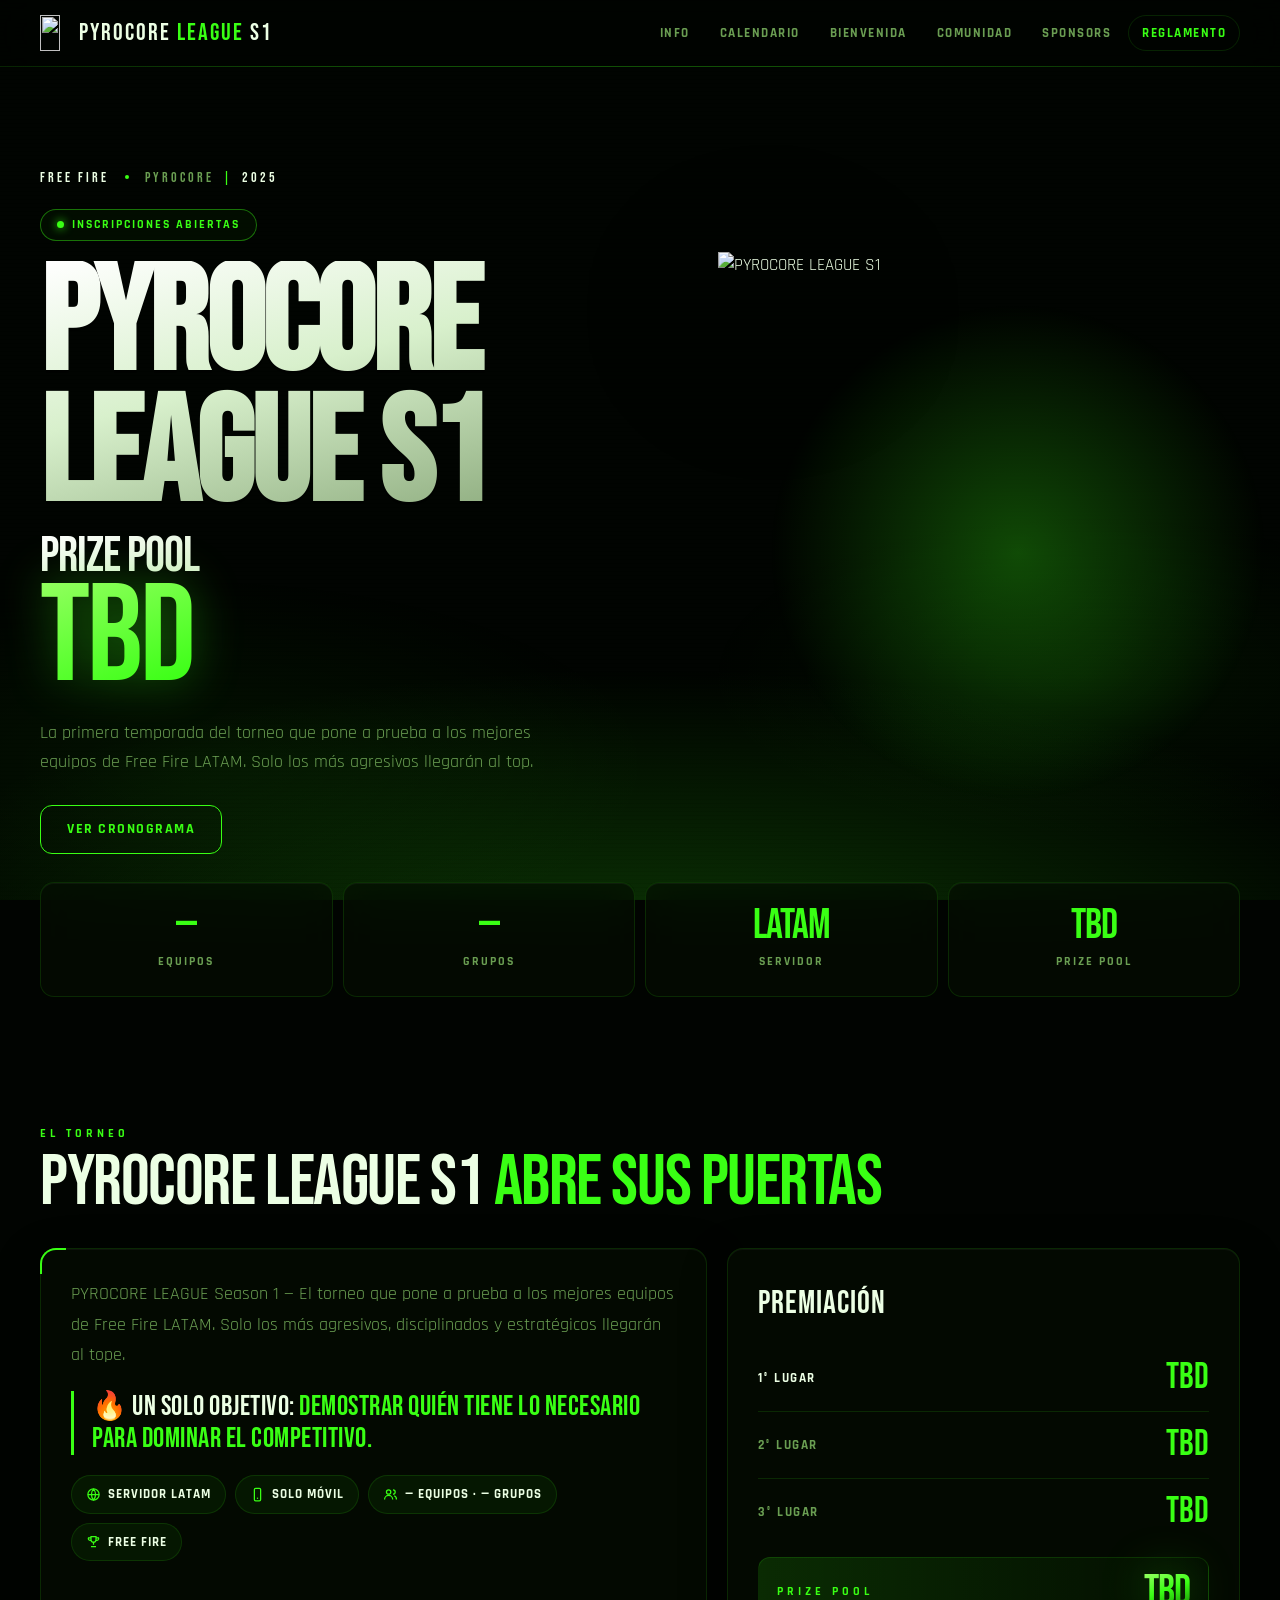
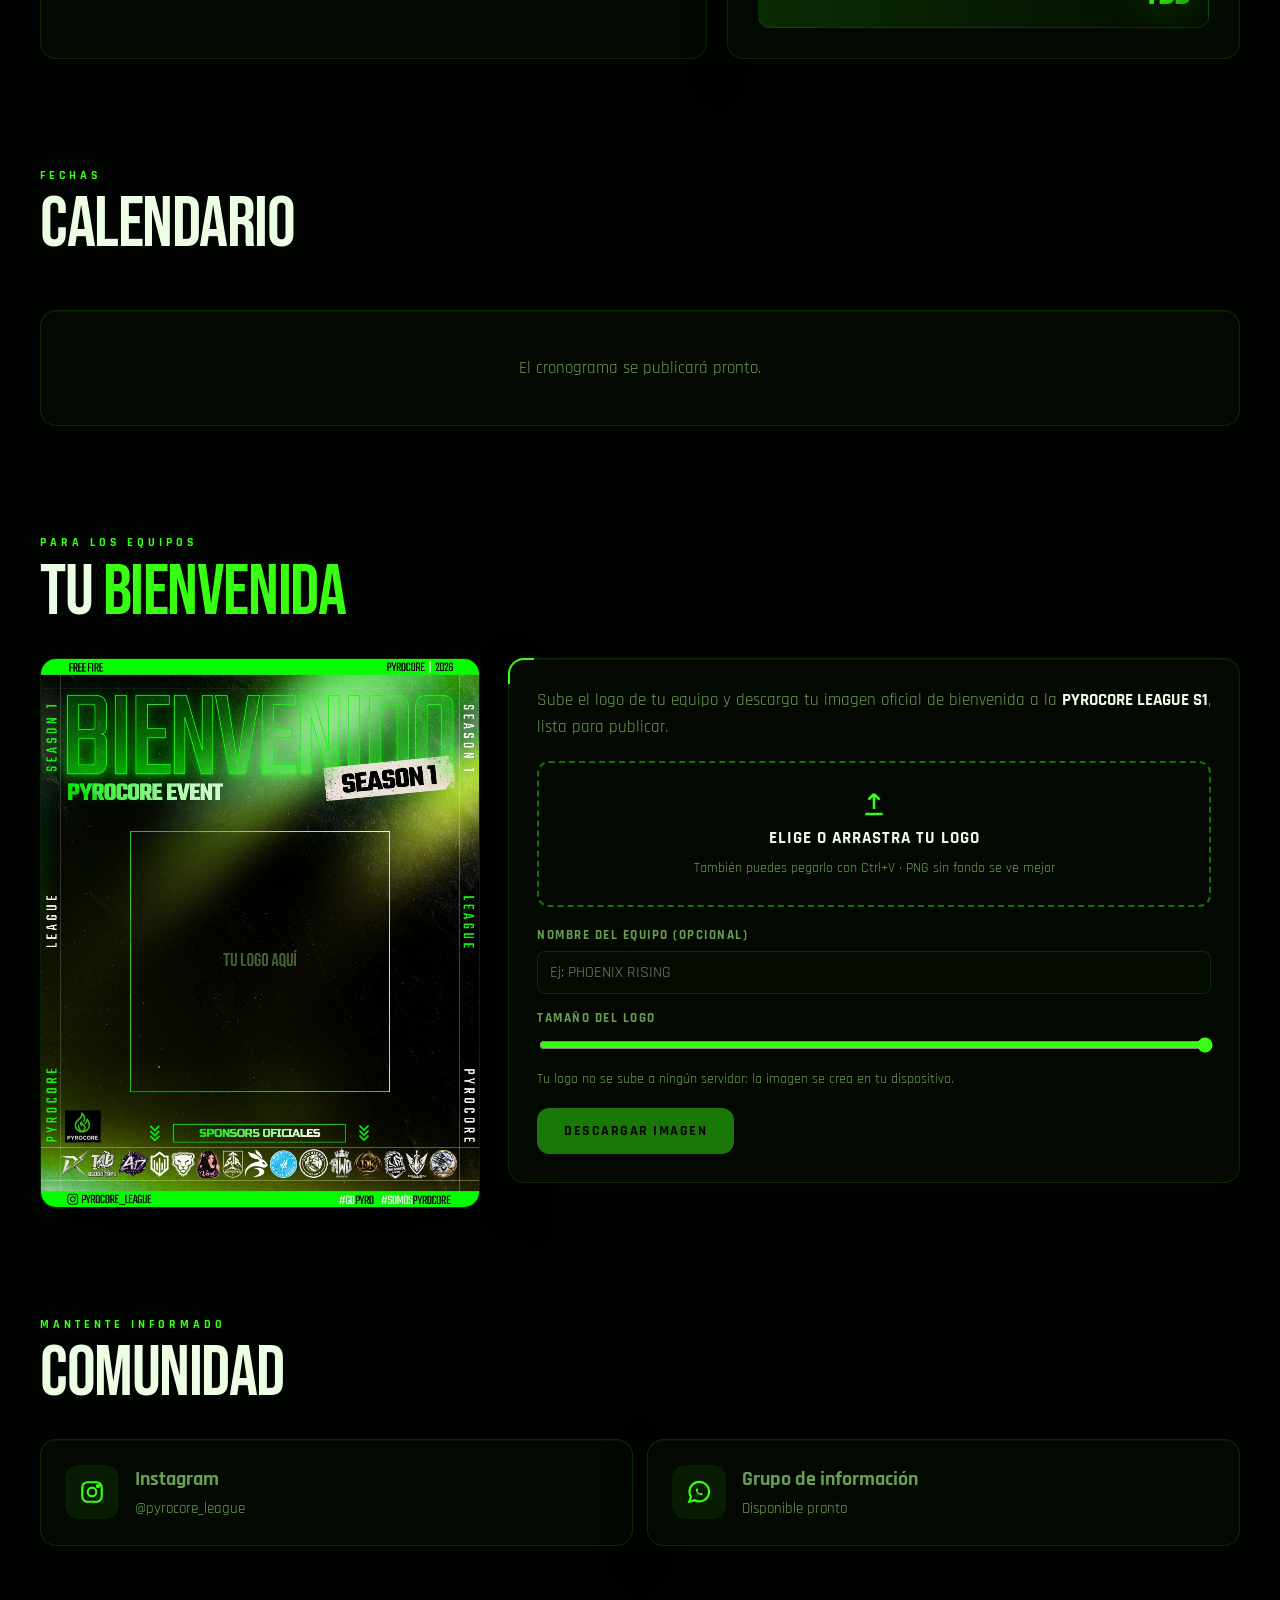
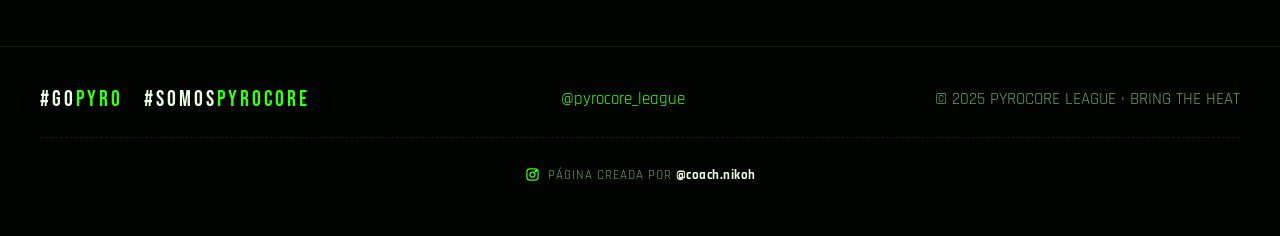
==== commit e258be5b: "v - 2.0.0" ====
--- a/index.html
+++ b/index.html
@@ -243,7 +243,7 @@
   <script src="assets/config.js?v=2.0.1"></script>
   <script src="assets/common.js?v=2.0.2"></script>
   <script src="assets/download.js?v=2.0.1"></script>
-  <script src="assets/app.js?v=2.0.0"></script>
+  <script src="assets/app.js?v=2.0.1"></script>
   <script src="assets/welcome.js?v=2.0.1"></script>
   <script src="assets/fx.js?v=2.0.0" defer></script>
 </body>
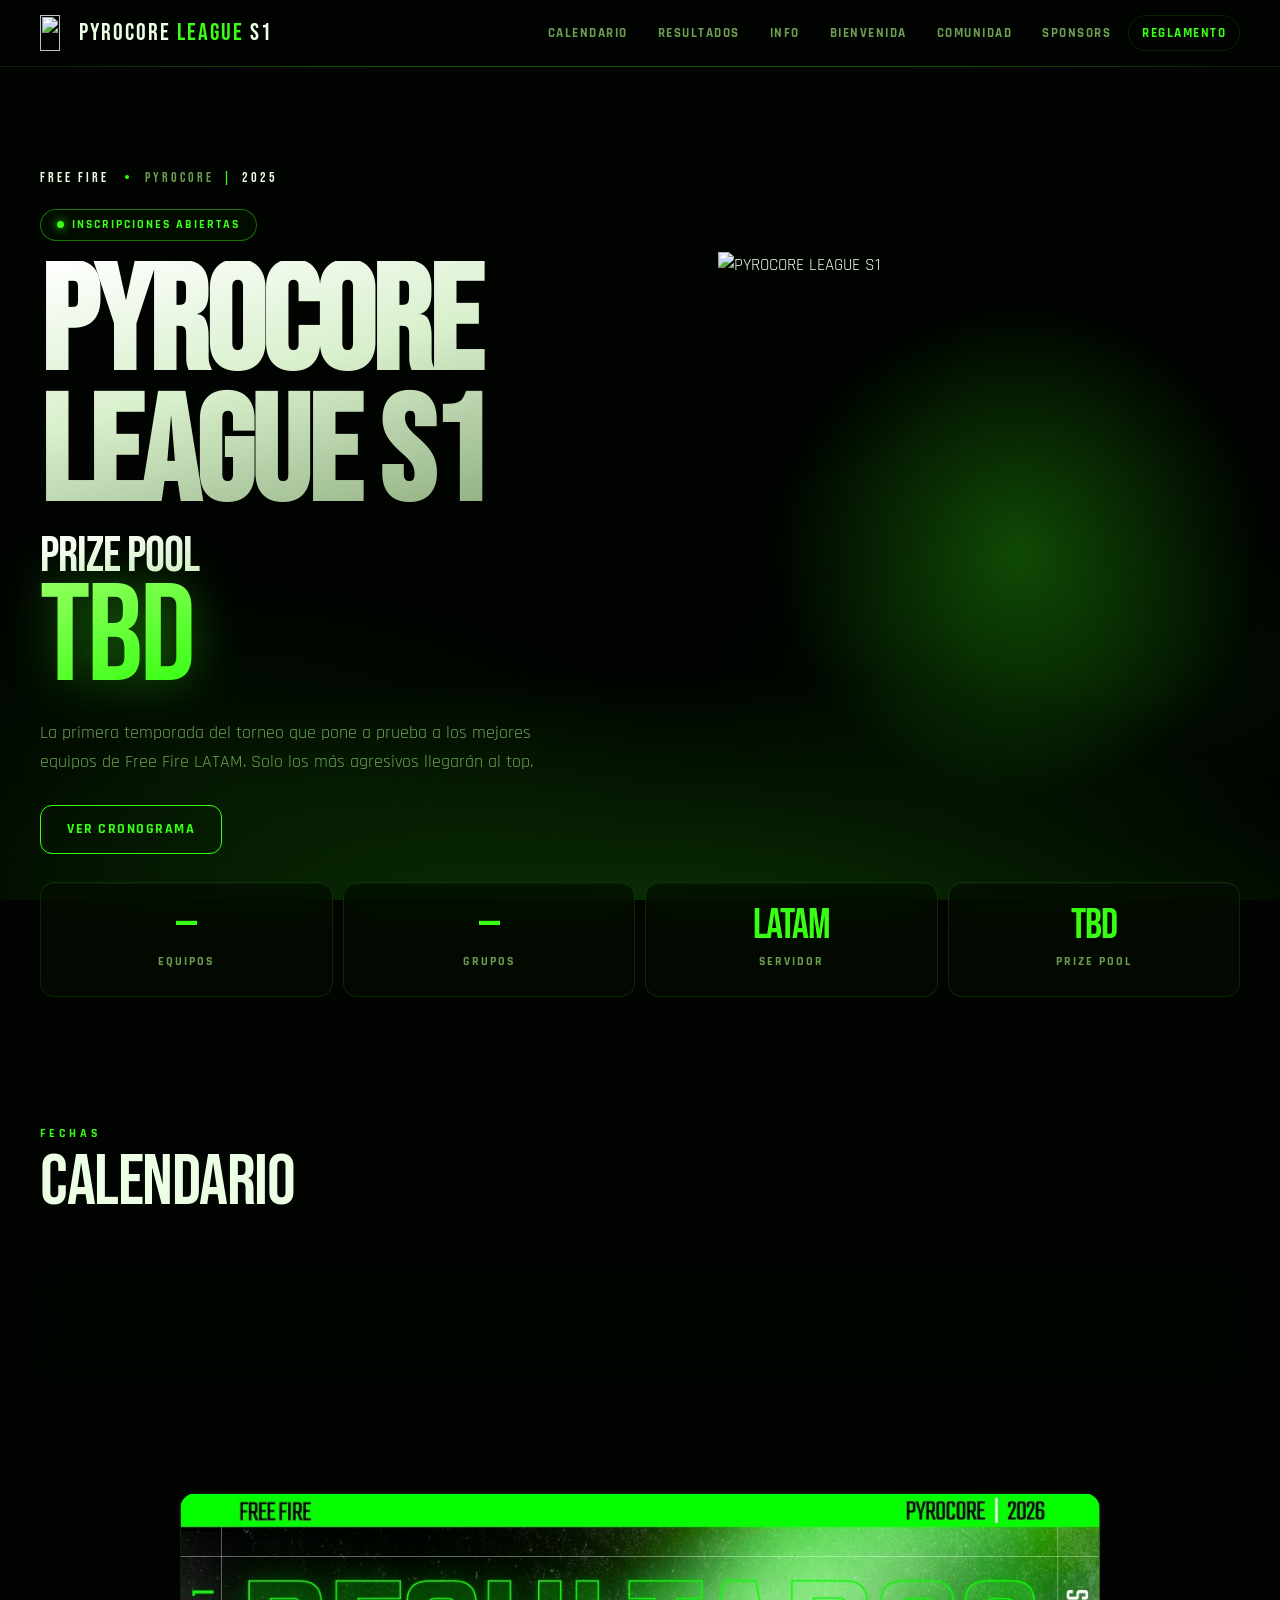
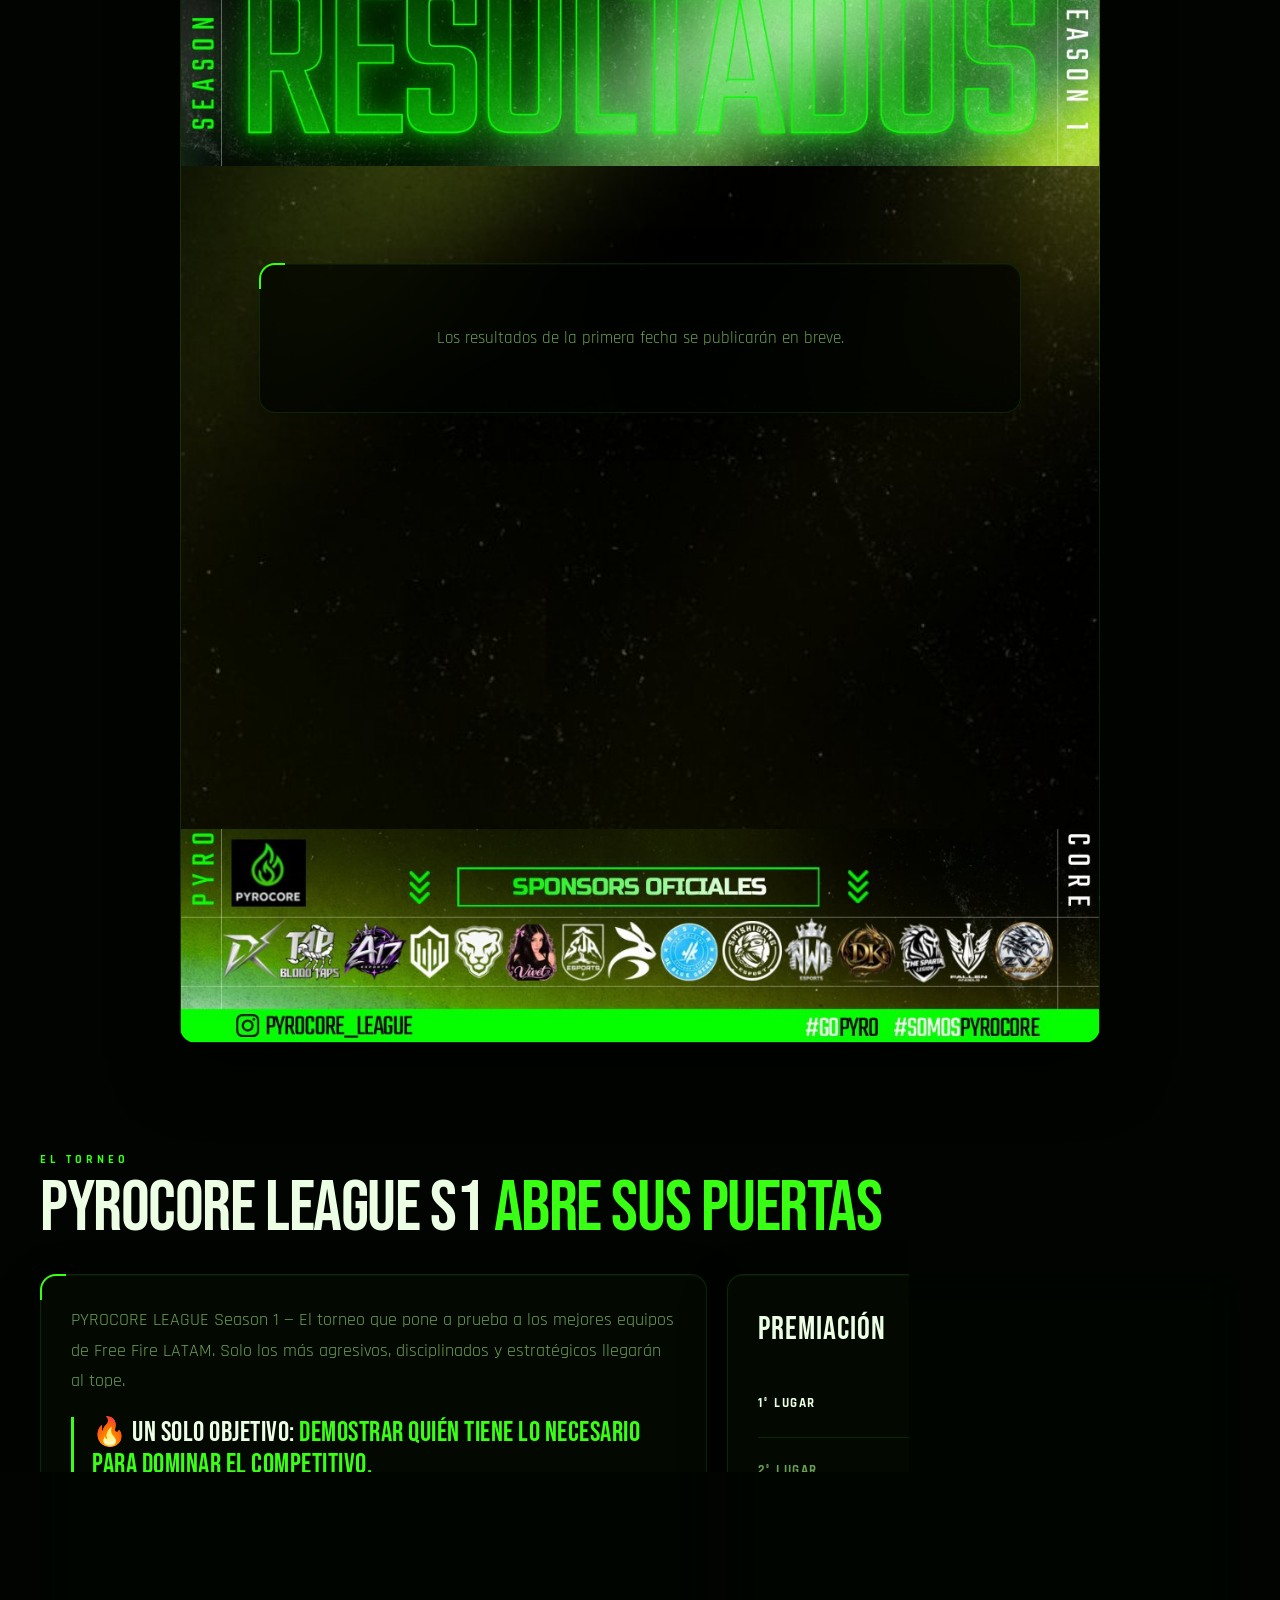
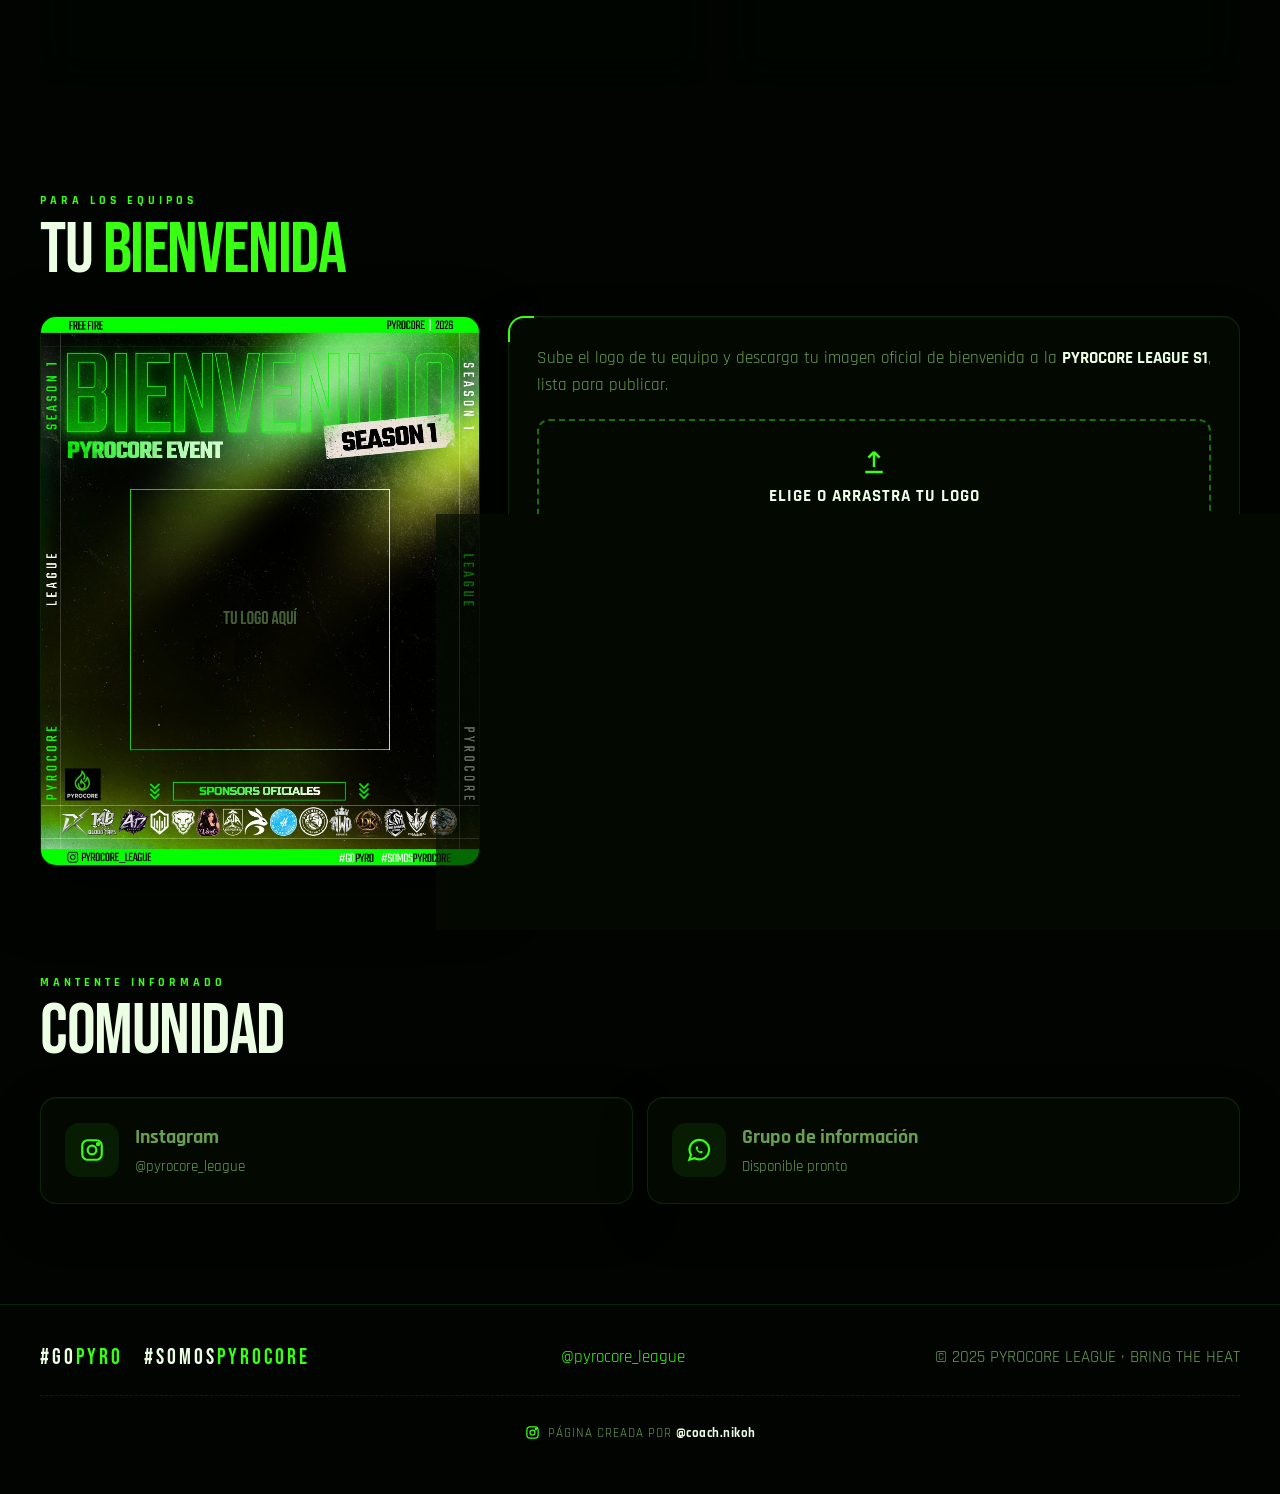
==== commit c90abaa9: "v - 2.0.0" ====
--- a/index.html
+++ b/index.html
@@ -26,9 +26,9 @@
       </a>
       <button class="nav-toggle" aria-label="Menú" aria-expanded="false">☰</button>
       <nav class="nav">
-        <a href="#info">Info</a>
         <a href="#calendario">Calendario</a>
         <a href="#resultados">Resultados</a>
+        <a href="#info">Info</a>
         <a href="#bienvenida">Bienvenida</a>
         <a href="#comunidad">Comunidad</a>
         <a href="#sponsors">Sponsors</a>
@@ -71,33 +71,6 @@
         <div class="stats" id="stats"></div>
       </div>
 
-    </section>
-
-    <!-- ── Info del torneo ───────────────────────────────────── -->
-    <section class="block" id="info">
-      <div class="container">
-        <div class="section-head reveal">
-          <div>
-            <span class="eyebrow">El torneo</span>
-            <h2>PYROCORE LEAGUE S1 <em>abre sus puertas</em></h2>
-          </div>
-        </div>
-        <div class="info-grid">
-          <div class="panel corner info-text reveal">
-            <p id="intro"></p>
-            <p class="quote">🔥 Un solo objetivo: <b>demostrar quién tiene lo necesario para dominar el competitivo.</b></p>
-            <div class="chips" id="chips"></div>
-          </div>
-          <div class="panel prizes reveal">
-            <h3>Premiación</h3>
-            <div id="prizes"></div>
-            <div class="prize-total">
-              <span class="eyebrow" style="margin:0">Prize pool</span>
-              <b class="title-teal" data-k="prizePool">TBD</b>
-            </div>
-          </div>
-        </div>
-      </div>
     </section>
 
     <!-- ── Calendario ────────────────────────────────────────── -->
@@ -136,6 +109,33 @@
           <div class="tabs phase-tabs" id="phase-tabs"></div>
           <div class="tabs" id="result-tabs" role="tablist"></div>
           <div class="panel corner" id="results"></div>
+        </div>
+      </div>
+    </section>
+
+    <!-- ── Info del torneo ───────────────────────────────────── -->
+    <section class="block" id="info">
+      <div class="container">
+        <div class="section-head reveal">
+          <div>
+            <span class="eyebrow">El torneo</span>
+            <h2>PYROCORE LEAGUE S1 <em>abre sus puertas</em></h2>
+          </div>
+        </div>
+        <div class="info-grid">
+          <div class="panel corner info-text reveal">
+            <p id="intro"></p>
+            <p class="quote">🔥 Un solo objetivo: <b>demostrar quién tiene lo necesario para dominar el competitivo.</b></p>
+            <div class="chips" id="chips"></div>
+          </div>
+          <div class="panel prizes reveal">
+            <h3>Premiación</h3>
+            <div id="prizes"></div>
+            <div class="prize-total">
+              <span class="eyebrow" style="margin:0">Prize pool</span>
+              <b class="title-teal" data-k="prizePool">TBD</b>
+            </div>
+          </div>
         </div>
       </div>
     </section>
@@ -241,9 +241,9 @@
   <!-- ── Scripts ───────────────────────────────────────────────── -->
   <script src="https://cdn.jsdelivr.net/npm/@supabase/supabase-js@2.45.4/dist/umd/supabase.min.js"></script>
   <script src="assets/config.js?v=2.0.1"></script>
-  <script src="assets/common.js?v=2.0.2"></script>
+  <script src="assets/common.js?v=2.0.3"></script>
   <script src="assets/download.js?v=2.0.1"></script>
-  <script src="assets/app.js?v=2.0.1"></script>
+  <script src="assets/app.js?v=2.0.2"></script>
   <script src="assets/welcome.js?v=2.0.1"></script>
   <script src="assets/fx.js?v=2.0.0" defer></script>
 </body>
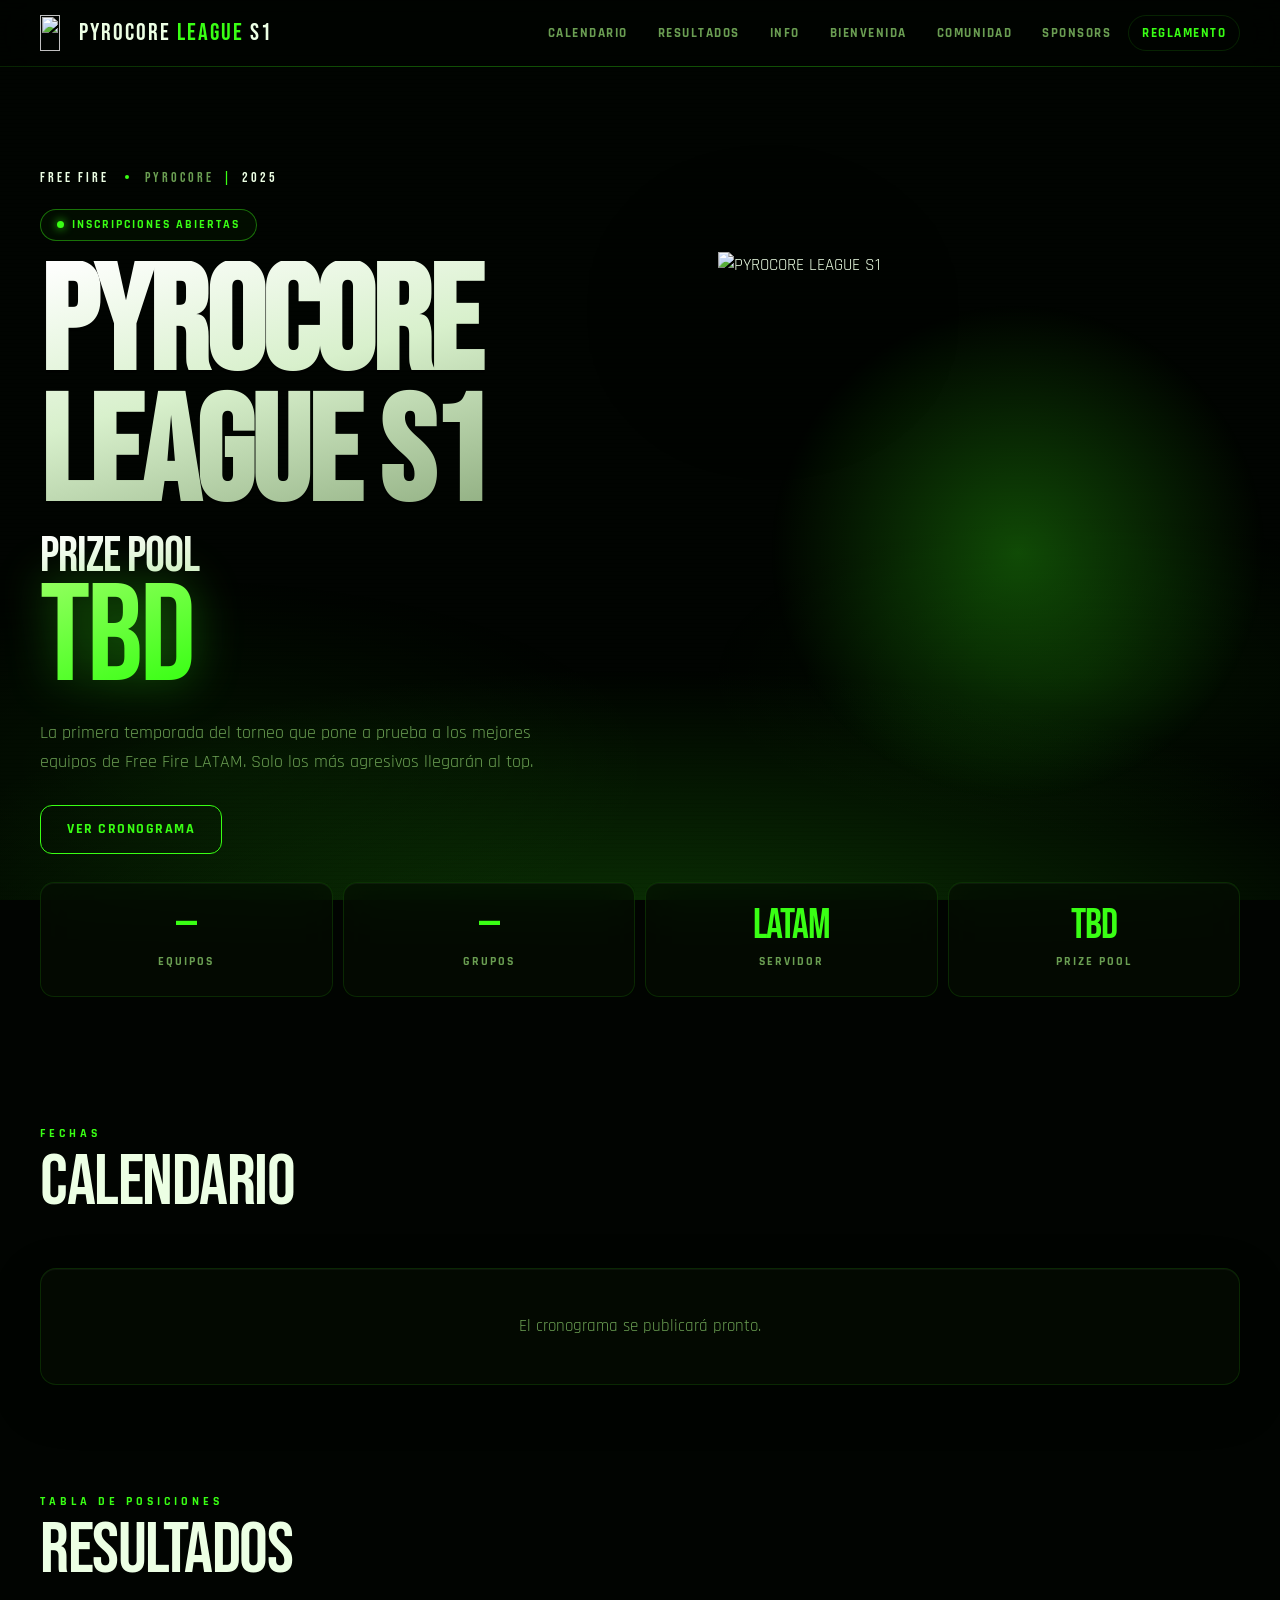
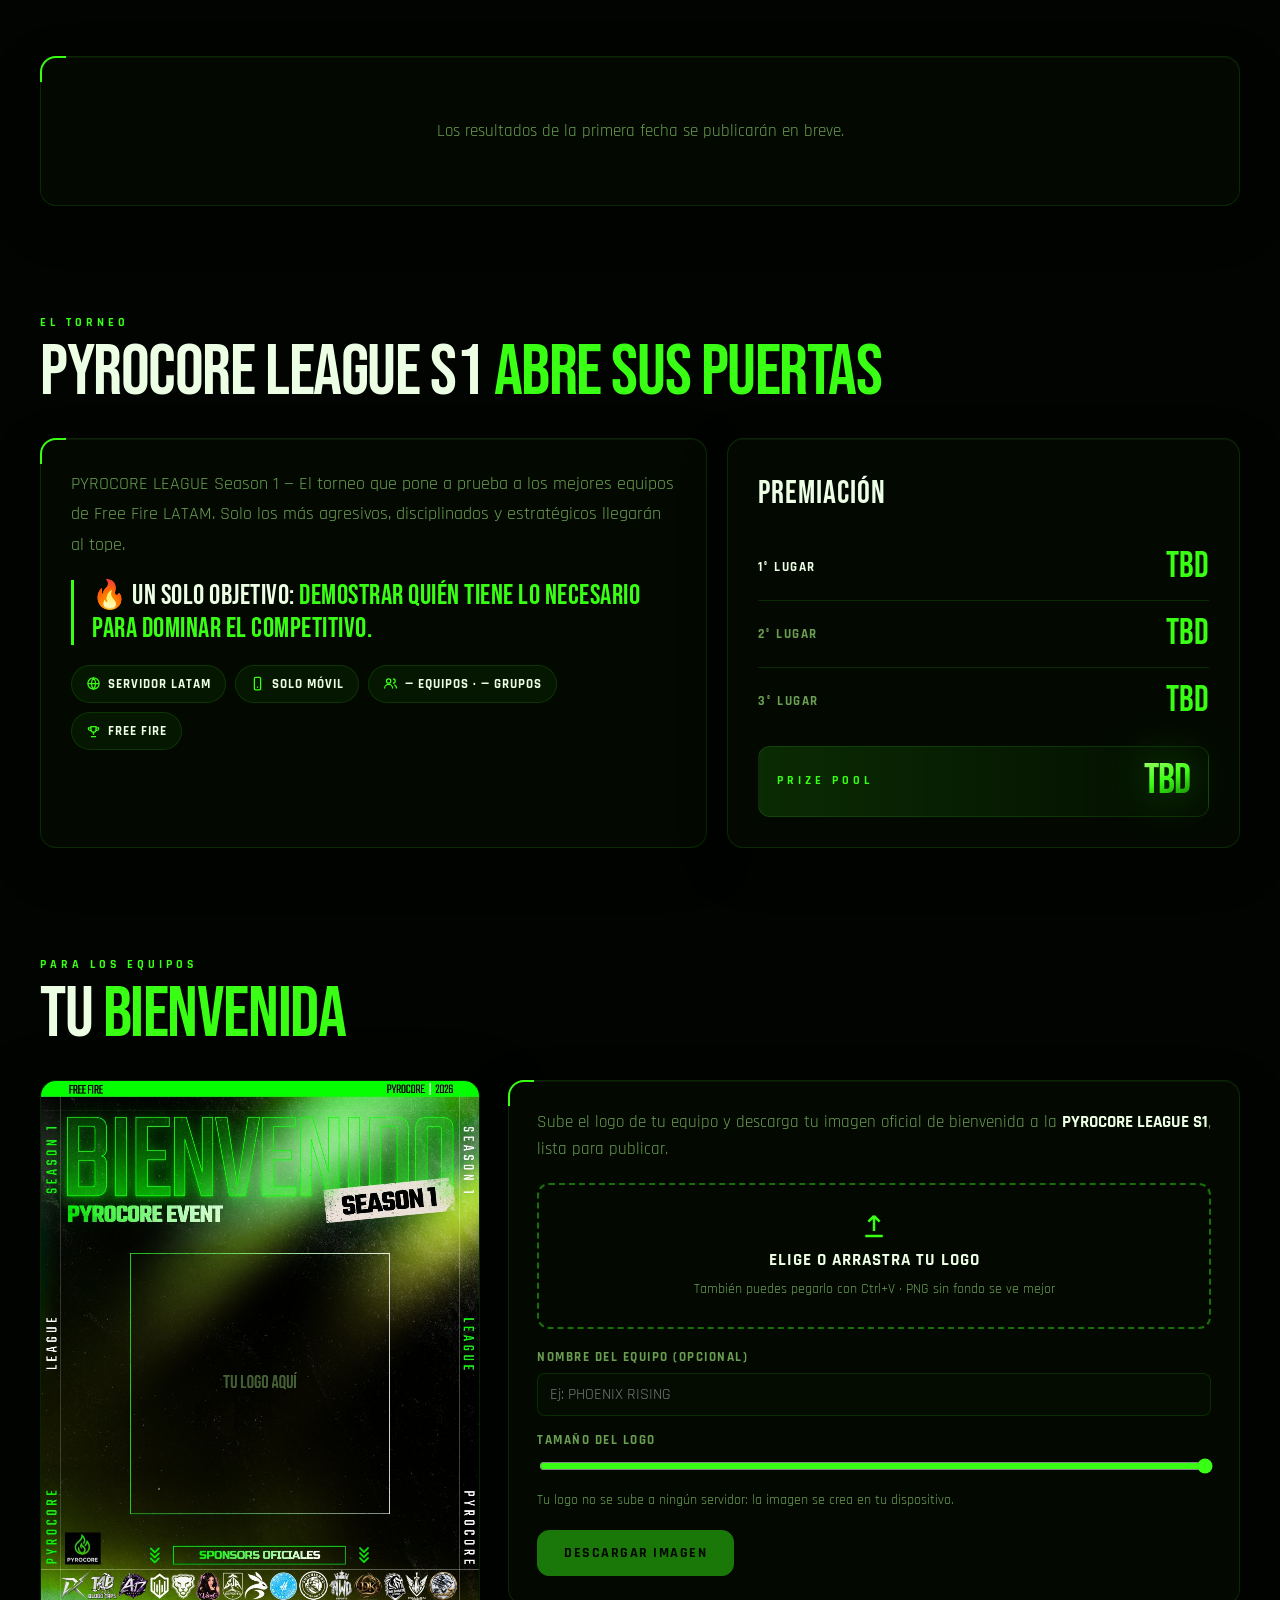
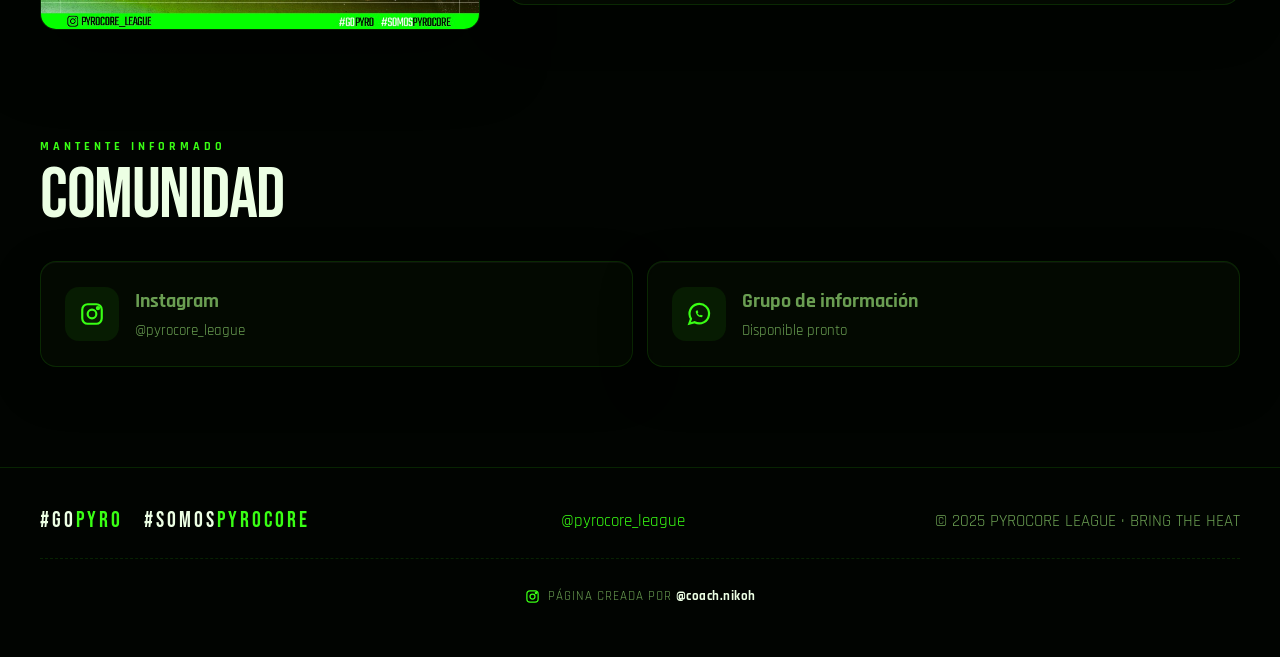
==== commit 32dfb00a: "v - 2.0.0" ====
--- a/index.html
+++ b/index.html
@@ -13,7 +13,7 @@
   <link rel="preconnect" href="https://fonts.googleapis.com">
   <link rel="preconnect" href="https://fonts.gstatic.com" crossorigin>
   <link href="https://fonts.googleapis.com/css2?family=Bebas+Neue&family=Rajdhani:wght@500;600;700&display=swap" rel="stylesheet">
-  <link rel="stylesheet" href="assets/styles.css?v=2.0.2">
+  <link rel="stylesheet" href="assets/styles.css?v=2.0.3">
 </head>
 <body>
 
@@ -99,17 +99,15 @@
     <!-- ── Resultados ────────────────────────────────────────── -->
     <section class="block" id="resultados">
       <div class="container">
-        <div class="results-board">
-          <div class="section-head sr-only">
-            <div>
-              <span class="eyebrow">Tabla de posiciones</span>
-              <h2>Resultados</h2>
-            </div>
-          </div>
-          <div class="tabs phase-tabs" id="phase-tabs"></div>
-          <div class="tabs" id="result-tabs" role="tablist"></div>
-          <div class="panel corner" id="results"></div>
-        </div>
+        <div class="section-head reveal">
+          <div>
+            <span class="eyebrow">Tabla de posiciones</span>
+            <h2>Resultados</h2>
+          </div>
+        </div>
+        <div class="tabs phase-tabs" id="phase-tabs"></div>
+        <div class="tabs" id="result-tabs" role="tablist"></div>
+        <div class="panel corner" id="results"></div>
       </div>
     </section>
 
--- a/assets/styles.css
+++ b/assets/styles.css
@@ -281,29 +281,6 @@
   overflow: hidden; clip: rect(0 0 0 0); white-space: nowrap; border: 0;
 }
 
-/* Results board — poster art (1080×1350) as backdrop, sliced in three:
-   top (title band, 320px) and bottom (sponsor strip, 250px) keep their
-   proportions; the dark middle covers (crops, never distorts) however tall
-   the table is.
-   Padding % is relative to width, so it tracks the art at any size. */
-.results-board {
-  position: relative;
-  aspect-ratio: 1080 / 1350;
-  max-width: 920px; margin: 0 auto;
-  padding: 27.5% 6.5% 21%;
-  background:
-    url("resultados-top.jpg") center top / 100% auto no-repeat,
-    url("resultados-bot.jpg") center bottom / 100% auto no-repeat,
-    url("resultados-mid.jpg") center / cover no-repeat,
-    #010401;
-  border: 1px solid var(--line); border-radius: var(--radius);
-  box-shadow: 0 24px 64px rgba(0,0,0,.5);
-}
-.results-board > * { position: relative; }
-.results-board #results { background: rgba(1,4,1,.72); }
-@media (max-width: 640px) {
-  .results-board { padding: 28% 4.5% 22%; border-radius: 12px; }
-}
 
 /* Welcome generator */
 .welcome-grid { display: grid; grid-template-columns: minmax(0, 440px) minmax(0, 1fr); gap: 28px; align-items: start; }
